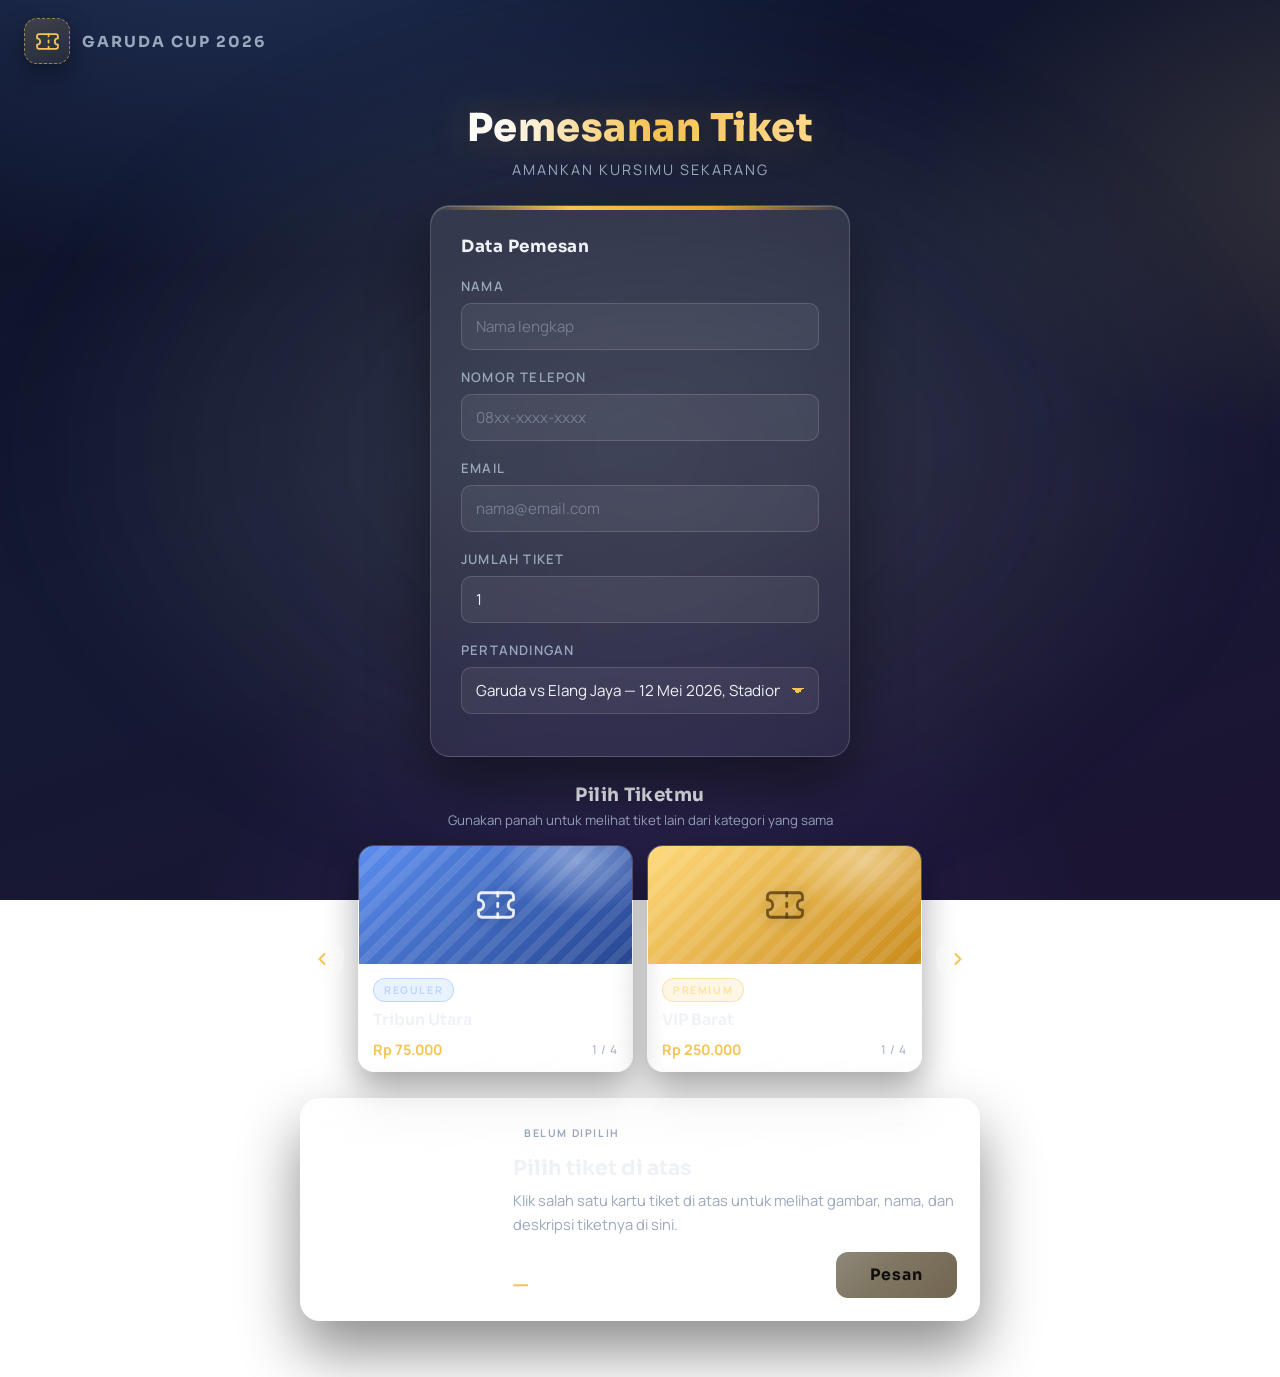
==== TICKET.html @ d165e69e "Add files via upload" ====
<!doctype html>
<html lang="id">
  <head>
    <meta charset="UTF-8" />
    <meta name="viewport" content="width=device-width, initial-scale=1.0" />
    <title>Pemesanan Tiket</title>
    <link rel="preconnect" href="https://fonts.googleapis.com" />
    <link rel="preconnect" href="https://fonts.gstatic.com" crossorigin />
    <link
      href="https://fonts.googleapis.com/css2?family=Sora:wght@400;600;700;800&family=Manrope:wght@400;500;600;700&display=swap"
      rel="stylesheet"
    />
    <style>
      :root {
        --gold: #f6c453;
        --gold-deep: #e8a52c;
        --ink: #eef2f7;
        --ink-dim: #9aa8bd;
        --field-bg: rgba(255, 255, 255, 0.06);
        --field-border: rgba(255, 255, 255, 0.14);
        --accent: #6ea8ff;
      }

      * { box-sizing: border-box; margin: 0; padding: 0; }

      body {
        min-height: 100vh;
        display: flex;
        flex-direction: column;
        align-items: center;
        padding: 104px 16px 56px;
        font-family: "Manrope", "Segoe UI", sans-serif;
        color: var(--ink);
        background:
          radial-gradient(1200px 600px at 15% -10%, rgba(110, 168, 255, 0.22), transparent 60%),
          radial-gradient(900px 500px at 110% 20%, rgba(246, 196, 83, 0.14), transparent 55%),
          radial-gradient(800px 900px at 50% 120%, rgba(88, 60, 160, 0.28), transparent 60%),
          linear-gradient(160deg, #0b1026 0%, #141a33 45%, #1c1433 100%);
        background-attachment: fixed;
        position: relative;
        overflow-x: hidden;
      }

      body::before,
      body::after {
        content: "";
        position: fixed;
        inset: -20%;
        pointer-events: none;
        z-index: 0;
      }
      body::before {
        background: radial-gradient(closest-side, rgba(255, 214, 120, 0.10), transparent 70%);
        filter: blur(40px);
        animation: drift 18s ease-in-out infinite alternate;
      }
      body::after {
        background: radial-gradient(closest-side, rgba(120, 160, 255, 0.10), transparent 70%);
        filter: blur(60px);
        animation: drift 24s ease-in-out infinite alternate-reverse;
      }
      @keyframes drift {
        from { transform: translate(-6%, -4%) scale(1); }
        to   { transform: translate(6%, 5%)  scale(1.15); }
      }

      /* ===== LOGO ===== */
      .topbar {
        position: fixed;
        top: 0; left: 0; right: 0;
        display: flex;
        align-items: center;
        gap: 12px;
        padding: 18px 24px;
        z-index: 5;
      }
      .logo-placeholder {
        width: 46px;
        height: 46px;
        flex-shrink: 0;
        display: grid;
        place-items: center;
        border-radius: 13px;
        color: var(--gold);
        background: linear-gradient(150deg, rgba(246, 196, 83, 0.18), rgba(246, 196, 83, 0.05));
        border: 1.5px dashed rgba(246, 196, 83, 0.55);
        box-shadow: 0 10px 24px rgba(0, 0, 0, 0.35);
      }
      .logo-placeholder svg { width: 25px; height: 25px; }
      .topbar-teks {
        font-family: "Sora", sans-serif;
        font-weight: 700;
        font-size: 0.95rem;
        letter-spacing: 2px;
        text-transform: uppercase;
        color: var(--ink-dim);
      }

      .wrap {
        width: min(680px, 100%);
        position: relative;
        z-index: 1;
        display: flex;
        flex-direction: column;
        align-items: center;
        gap: 26px;
      }

      .judul { text-align: center; }
      .judul h1 {
        font-family: "Sora", "Segoe UI", sans-serif;
        font-weight: 800;
        font-size: clamp(1.8rem, 4vw, 2.4rem);
        letter-spacing: 0.5px;
        background: linear-gradient(92deg, #ffffff 10%, var(--gold) 55%, #ffd98a 90%);
        -webkit-background-clip: text;
        background-clip: text;
        color: transparent;
        text-shadow: 0 0 40px rgba(246, 196, 83, 0.25);
      }
      .judul p {
        margin-top: 8px;
        color: var(--ink-dim);
        font-size: 0.9rem;
        letter-spacing: 2px;
        text-transform: uppercase;
      }

      /* ===== FORM CARD ===== */
      .boxpemesanan {
        width: min(420px, 100%);
        position: relative;
        border-radius: 20px;
        padding: 30px 30px 24px;
        background: linear-gradient(165deg, rgba(255,255,255,0.10), rgba(255,255,255,0.04));
        border: 1px solid rgba(255, 255, 255, 0.16);
        box-shadow:
          0 30px 60px rgba(0, 0, 0, 0.45),
          inset 0 1px 0 rgba(255, 255, 255, 0.18);
        backdrop-filter: blur(18px);
        -webkit-backdrop-filter: blur(18px);
        overflow: hidden;
      }
      .boxpemesanan::before {
        content: "";
        position: absolute;
        top: 0; left: 0; right: 0;
        height: 4px;
        background: linear-gradient(90deg, transparent, var(--gold), var(--gold-deep), transparent);
      }
      .kartu-judul {
        font-family: "Sora", sans-serif;
        font-weight: 700;
        font-size: 1.05rem;
        margin-bottom: 20px;
        letter-spacing: 0.5px;
      }

      label {
        display: block;
        font-weight: 600;
        font-size: 0.82rem;
        letter-spacing: 1.2px;
        text-transform: uppercase;
        color: var(--ink-dim);
        margin-bottom: 8px;
      }

      input[type="text"],
      input[type="email"],
      input[type="number"],
      input[type="tel"] {
        width: 100%;
        padding: 12px 14px;
        margin-bottom: 18px;
        border-radius: 10px;
        border: 1px solid var(--field-border);
        background: var(--field-bg);
        color: var(--ink);
        font-family: "Manrope", sans-serif;
        font-size: 0.95rem;
        transition: border-color 0.25s, box-shadow 0.25s, background 0.25s;
        appearance: none;
      }
      input:focus,
      select:focus {
        outline: none;
        border-color: rgba(246, 196, 83, 0.65);
        background-color: rgba(255, 255, 255, 0.09);
        box-shadow: 0 0 0 4px rgba(246, 196, 83, 0.15), 0 0 24px rgba(246, 196, 83, 0.10);
      }
      input::placeholder { color: rgba(154, 168, 189, 0.55); }
      input[type="number"]::-webkit-outer-spin-button,
      input[type="number"]::-webkit-inner-spin-button { -webkit-appearance: none; }

      select {
        width: 100%;
        padding: 12px 14px;
        margin-bottom: 18px;
        border-radius: 10px;
        border: 1px solid var(--field-border);
        background-color: var(--field-bg);
        background-image:
          linear-gradient(45deg, transparent 50%, var(--gold) 50%),
          linear-gradient(135deg, var(--gold) 50%, transparent 50%);
        background-position: calc(100% - 20px) 50%, calc(100% - 14px) 50%;
        background-size: 6px 6px;
        background-repeat: no-repeat;
        color: var(--ink);
        font-family: "Manrope", sans-serif;
        font-size: 0.95rem;
        cursor: pointer;
        appearance: none;
        padding-right: 38px;
        transition: border-color 0.25s, box-shadow 0.25s, background-color 0.25s;
      }
      select option { color: #1a2033; background: #f4f1ea; }

      /* ===== TICKET CAROUSEL ===== */
      .pilihan { width: 100%; }
      .pilihan-judul { text-align: center; margin-bottom: 16px; }
      .pilihan-judul h3 {
        font-family: "Sora", sans-serif;
        font-weight: 700;
        font-size: 1.15rem;
        letter-spacing: 0.5px;
      }
      .pilihan-judul p {
        margin-top: 5px;
        color: var(--ink-dim);
        font-size: 0.83rem;
      }

      .carousel {
        display: flex;
        align-items: stretch;
        gap: 14px;
      }

      .arrow {
        flex-shrink: 0;
        align-self: center;
        width: 44px;
        height: 44px;
        border-radius: 50%;
        border: 1px solid rgba(255, 255, 255, 0.18);
        background: rgba(255, 255, 255, 0.07);
        color: var(--gold);
        cursor: pointer;
        display: grid;
        place-items: center;
        backdrop-filter: blur(10px);
        -webkit-backdrop-filter: blur(10px);
        transition: transform 0.18s ease, box-shadow 0.18s ease, background 0.18s ease;
      }
      .arrow:hover {
        background: rgba(246, 196, 83, 0.16);
        box-shadow: 0 0 20px rgba(246, 196, 83, 0.30);
        transform: scale(1.08);
      }
      .arrow:active { transform: scale(0.96); }
      .arrow svg { width: 20px; height: 20px; }

      .kartu-tiket {
        flex: 1;
        min-width: 0;
        border-radius: 16px;
        overflow: hidden;
        cursor: pointer;
        background: linear-gradient(165deg, rgba(255,255,255,0.10), rgba(255,255,255,0.04));
        border: 1px solid rgba(255, 255, 255, 0.15);
        box-shadow: 0 16px 34px rgba(0, 0, 0, 0.35);
        transition: transform 0.2s ease, box-shadow 0.2s ease, border-color 0.2s ease;
      }
      .kartu-tiket:hover {
        transform: translateY(-4px);
        box-shadow: 0 22px 44px rgba(0, 0, 0, 0.45);
      }
      .kartu-tiket:focus-visible {
        outline: none;
        border-color: rgba(246, 196, 83, 0.7);
      }
      .kartu-tiket.aktif {
        border-color: rgba(246, 196, 83, 0.85);
        box-shadow: 0 0 0 3px rgba(246, 196, 83, 0.22), 0 18px 40px rgba(0, 0, 0, 0.45);
      }

      .kartu-gambar {
        height: 118px;
        display: grid;
        place-items: center;
        color: rgba(255, 255, 255, 0.88);
      }
      .kartu-tiket.premium .kartu-gambar { color: rgba(74, 48, 6, 0.72); }
      .kartu-gambar svg { width: 42px; height: 42px; filter: drop-shadow(0 2px 6px rgba(0,0,0,0.25)); }

      .kartu-info { padding: 13px 14px 12px; }
      .kartu-nama {
        font-family: "Sora", sans-serif;
        font-weight: 600;
        font-size: 0.98rem;
        margin: 8px 0 10px;
        white-space: nowrap;
        overflow: hidden;
        text-overflow: ellipsis;
      }
      .kartu-bawah {
        display: flex;
        justify-content: space-between;
        align-items: center;
        gap: 8px;
      }
      .kartu-harga { font-weight: 700; font-size: 0.9rem; color: var(--gold); }
      .kartu-urut { font-size: 0.75rem; color: var(--ink-dim); letter-spacing: 1px; }

      .badge {
        display: inline-block;
        font-size: 0.66rem;
        font-weight: 700;
        letter-spacing: 1.6px;
        text-transform: uppercase;
        padding: 4px 10px;
        border-radius: 999px;
      }
      .badge-reguler {
        color: #bcd4ff;
        background: rgba(110, 168, 255, 0.15);
        border: 1px solid rgba(110, 168, 255, 0.35);
      }
      .badge-premium {
        color: #ffe1a1;
        background: rgba(246, 196, 83, 0.14);
        border: 1px solid rgba(246, 196, 83, 0.40);
      }
      .badge-netral {
        color: var(--ink-dim);
        background: rgba(255, 255, 255, 0.06);
        border: 1px solid rgba(255, 255, 255, 0.16);
      }

      .kartu-tiket.ganti .kartu-gambar { animation: muncul 0.35s ease both; }
      .kartu-tiket.ganti .kartu-info { animation: muncul 0.35s 0.05s ease both; }
      @keyframes muncul {
        from { opacity: 0; transform: translateY(8px); }
        to   { opacity: 1; transform: translateY(0); }
      }

      /* ===== DETAIL + ORDER ===== */
      .detail {
        width: 100%;
        display: flex;
        gap: 20px;
        border-radius: 20px;
        padding: 22px;
        background: linear-gradient(165deg, rgba(255,255,255,0.10), rgba(255,255,255,0.04));
        border: 1px solid rgba(255, 255, 255, 0.16);
        box-shadow: 0 30px 60px rgba(0, 0, 0, 0.45), inset 0 1px 0 rgba(255, 255, 255, 0.18);
        backdrop-filter: blur(18px);
        -webkit-backdrop-filter: blur(18px);
      }

      .gambar-tiket {
        width: 170px;
        min-height: 160px;
        flex-shrink: 0;
        border-radius: 14px;
        display: grid;
        place-items: center;
        color: rgba(255, 255, 255, 0.9);
        transition: background 0.3s ease;
      }
      .gambar-tiket svg { width: 54px; height: 54px; filter: drop-shadow(0 3px 8px rgba(0,0,0,0.25)); }
      .gambar-tiket.premium { color: rgba(74, 48, 6, 0.72); }
      .gambar-tiket.kosong {
        color: rgba(255, 255, 255, 0.22);
        border: 1.5px dashed rgba(255, 255, 255, 0.20);
        background: rgba(255, 255, 255, 0.04) !important;
      }
      .gambar-tiket.kosong svg { filter: none; }

      .detail-isi {
        flex: 1;
        min-width: 0;
        display: flex;
        flex-direction: column;
      }
      .detail-isi h3 {
        font-family: "Sora", sans-serif;
        font-weight: 700;
        font-size: 1.3rem;
        margin: 10px 0 8px;
      }
      .detail-isi > p {
        color: var(--ink-dim);
        font-size: 0.92rem;
        line-height: 1.6;
      }

      .detail-bawah {
        margin-top: auto;
        padding-top: 16px;
        display: flex;
        justify-content: space-between;
        align-items: flex-end;
        gap: 14px;
        flex-wrap: wrap;
      }
      .detail-total {
        display: block;
        font-family: "Sora", sans-serif;
        font-weight: 700;
        font-size: 1.05rem;
        color: var(--gold);
      }
      .detail-per-tiket {
        display: block;
        margin-top: 3px;
        font-size: 0.78rem;
        color: var(--ink-dim);
      }

      .btn-pesan {
        padding: 13px 34px;
        border: none;
        border-radius: 12px;
        font-family: "Sora", sans-serif;
        font-weight: 700;
        font-size: 0.98rem;
        letter-spacing: 1px;
        color: #20160a;
        background: linear-gradient(135deg, #ffe29a 0%, var(--gold) 40%, var(--gold-deep) 100%);
        cursor: pointer;
        box-shadow: 0 10px 26px rgba(232, 165, 44, 0.35);
        transition: transform 0.18s ease, box-shadow 0.18s ease, filter 0.18s ease;
      }
      .btn-pesan:hover:not(:disabled) {
        transform: translateY(-2px);
        filter: brightness(1.06);
        box-shadow: 0 16px 34px rgba(232, 165, 44, 0.45);
      }
      .btn-pesan:active:not(:disabled) { transform: translateY(0); }
      .btn-pesan:disabled {
        cursor: not-allowed;
        filter: grayscale(0.7) brightness(0.6);
        box-shadow: none;
      }

      /* ===== STRUK E-TIKET ===== */
      .topbar[hidden], .wrap[hidden] { display: none; }

      .layar-struk {
        position: relative;
        z-index: 1;
        width: 100%;
        display: flex;
        flex-direction: column;
        align-items: center;
        gap: 24px;
        padding: 12px 16px 60px;
      }
      .layar-struk[hidden] { display: none; }

      .struk-kartu {
        width: min(400px, 100%);
        background: #fdfcf9;
        color: #1a2033;
        border-radius: 18px;
        padding: 26px 26px 20px;
        position: relative;
        overflow: hidden;
        box-shadow: 0 30px 70px rgba(0, 0, 0, 0.5);
        animation: muncul 0.35s ease both;
      }
      .struk-kartu::before {
        content: "";
        position: absolute;
        top: 0; left: 0; right: 0;
        height: 8px;
        background: linear-gradient(90deg, #ffe29a, var(--gold), var(--gold-deep));
      }
      .struk-kepala {
        display: flex;
        align-items: center;
        gap: 12px;
        margin-bottom: 18px;
        padding-top: 4px;
      }
      .struk-logo {
        width: 42px;
        height: 42px;
        flex-shrink: 0;
        display: grid;
        place-items: center;
        border-radius: 11px;
        color: #20160a;
        background: linear-gradient(135deg, #ffe29a, var(--gold-deep));
      }
      .struk-logo svg { width: 23px; height: 23px; }
      .struk-kepala h2 {
        font-family: "Sora", sans-serif;
        font-weight: 800;
        font-size: 1.15rem;
        line-height: 1.2;
      }
      .struk-kepala p {
        font-size: 0.7rem;
        font-weight: 600;
        letter-spacing: 2.4px;
        text-transform: uppercase;
        color: #8a93a6;
        margin-top: 2px;
      }

      .struk-barcode {
        background: #ffffff;
        border: 1.5px dashed #d8d2c4;
        border-radius: 12px;
        padding: 14px 12px 10px;
        display: flex;
        flex-direction: column;
        align-items: center;
        gap: 8px;
        margin-bottom: 14px;
      }
      .barcode-garis { height: 52px; }
      #strukKode {
        font-family: "Sora", sans-serif;
        font-weight: 700;
        font-size: 0.95rem;
        letter-spacing: 4px;
      }

      .struk-baris {
        display: flex;
        justify-content: space-between;
        align-items: baseline;
        gap: 14px;
        padding: 8px 0;
        border-bottom: 1px dashed #e5e0d5;
      }
      .struk-label {
        flex-shrink: 0;
        color: #8a93a6;
        font-size: 0.68rem;
        font-weight: 700;
        letter-spacing: 1.2px;
        text-transform: uppercase;
      }
      .struk-nilai {
        font-weight: 600;
        font-size: 0.88rem;
        text-align: right;
        word-break: break-word;
      }

      .struk-total {
        margin-top: 14px;
        border-radius: 12px;
        padding: 13px 16px;
        display: flex;
        justify-content: space-between;
        align-items: center;
        gap: 10px;
        color: #20160a;
        background: linear-gradient(135deg, #ffe29a 0%, var(--gold) 55%, var(--gold-deep) 100%);
      }
      .struk-total span {
        font-size: 0.72rem;
        font-weight: 700;
        letter-spacing: 1.6px;
        text-transform: uppercase;
      }
      .struk-total strong {
        font-family: "Sora", sans-serif;
        font-weight: 800;
        font-size: 1.05rem;
      }

      .struk-catatan {
        margin-top: 14px;
        font-size: 0.74rem;
        line-height: 1.6;
        color: #8a93a6;
        text-align: center;
      }

      .struk-actions {
        display: flex;
        gap: 10px;
        flex-wrap: wrap;
        justify-content: center;
      }
      .btn-ghost {
        padding: 13px 22px;
        border-radius: 12px;
        border: 1px solid rgba(255, 255, 255, 0.25);
        background: rgba(255, 255, 255, 0.07);
        color: var(--ink);
        font-family: "Sora", sans-serif;
        font-weight: 600;
        font-size: 0.9rem;
        letter-spacing: 0.5px;
        cursor: pointer;
        transition: background 0.18s ease, transform 0.18s ease;
      }
      .btn-ghost:hover { background: rgba(255, 255, 255, 0.14); transform: translateY(-2px); }

      @media print {
        body { background: #ffffff !important; padding: 0; }
        body::before, body::after { display: none !important; }
        .topbar, .wrap, .struk-actions { display: none !important; }
        .layar-struk { padding: 0; }
        .struk-kartu {
          width: 100%;
          box-shadow: none;
          border: 1px solid #cccccc;
          animation: none;
        }
      }

      @media (max-width: 560px) {
        body { padding-top: 92px; }
        .topbar { padding: 14px 16px; }
        .topbar-teks { font-size: 0.8rem; }
        .carousel { gap: 8px; }
        .arrow { width: 36px; height: 36px; }
        .kartu-gambar { height: 88px; }
        .kartu-gambar svg { width: 32px; height: 32px; }
        .kartu-nama { font-size: 0.85rem; }
        .kartu-harga { font-size: 0.8rem; }
        .detail { flex-direction: column; padding: 18px; }
        .gambar-tiket { width: 100%; min-height: 130px; }
        .btn-pesan { width: 100%; }
        .boxpemesanan { padding: 26px 20px 20px; }
      }
    </style>
  </head>
  <body>
    <header class="topbar">
      <!-- ============================================================
           LOGO PLACEHOLDER
           Saat logo asli sudah siap, hapus <div class="logo-placeholder">
           di bawah ini dan ganti dengan satu baris ini:

           <img class="logo" src="logo-kamu.png" alt="Logo" style="height:46px;width:auto;">

           (letakkan file logo di folder yang sama dengan file ini)
           ============================================================ -->
      <div class="logo-placeholder" aria-label="Logo">
        <svg viewBox="0 0 24 24" fill="none" stroke="currentColor" stroke-width="1.7" stroke-linecap="round" stroke-linejoin="round">
          <path d="M2 9a3 3 0 0 1 0 6v2a2 2 0 0 0 2 2h16a2 2 0 0 0 2-2v-2a3 3 0 0 1 0-6V7a2 2 0 0 0-2-2H4a2 2 0 0 0-2 2Z"/>
          <path d="M13 5v2"/><path d="M13 17v2"/><path d="M13 11v2"/>
        </svg>
      </div>
      <span class="topbar-teks">Garuda Cup 2026</span>
    </header>

    <main class="wrap">
      <div class="judul">
        <h1>Pemesanan Tiket</h1>
        <p>Amankan kursimu sekarang</p>
      </div>

      <section class="boxpemesanan">
        <h3 class="kartu-judul">Data Pemesan</h3>
        <form id="formPemesan">
          <label for="nama">Nama</label>
          <input type="text" id="nama" name="nama" placeholder="Nama lengkap" required />

          <label for="nomor">Nomor Telepon</label>
          <input type="tel" id="nomor" name="nomor" placeholder="08xx-xxxx-xxxx" required />

          <label for="email">Email</label>
          <input type="email" id="email" name="email" placeholder="nama@email.com" required />

          <label for="jumlah">Jumlah Tiket</label>
          <input type="number" id="jumlah" name="jumlah" min="1" max="10" value="1" required />

          <label for="pertandingan">Pertandingan</label>
          <select id="pertandingan" name="pertandingan">
            <option value="Garuda vs Elang Jaya — 12 Mei 2026, Stadion Utama">Garuda vs Elang Jaya — 12 Mei 2026, Stadion Utama</option>
            <option value="Rajawali vs Banteng Merah — 15 Mei 2026, Stadion Utama">Rajawali vs Banteng Merah — 15 Mei 2026, Stadion Utama</option>
          </select>
        </form>
      </section>

      <section class="pilihan">
        <div class="pilihan-judul">
          <h3>Pilih Tiketmu</h3>
          <p>Gunakan panah untuk melihat tiket lain dari kategori yang sama</p>
        </div>
        <div class="carousel">
          <button class="arrow" id="panahKiri" aria-label="Tiket sebelumnya">
            <svg viewBox="0 0 24 24" fill="none" stroke="currentColor" stroke-width="2.4" stroke-linecap="round" stroke-linejoin="round"><path d="m15 18-6-6 6-6"/></svg>
          </button>

          <article class="kartu-tiket" id="kartu-reguler" data-kat="reguler" tabindex="0" role="button" aria-label="Pilih tiket reguler">
            <div class="kartu-gambar"></div>
            <div class="kartu-info">
              <span class="badge badge-reguler">Reguler</span>
              <h4 class="kartu-nama">—</h4>
              <div class="kartu-bawah">
                <span class="kartu-harga">—</span>
                <span class="kartu-urut">1 / 4</span>
              </div>
            </div>
          </article>

          <article class="kartu-tiket premium" id="kartu-premium" data-kat="premium" tabindex="0" role="button" aria-label="Pilih tiket premium">
            <div class="kartu-gambar"></div>
            <div class="kartu-info">
              <span class="badge badge-premium">Premium</span>
              <h4 class="kartu-nama">—</h4>
              <div class="kartu-bawah">
                <span class="kartu-harga">—</span>
                <span class="kartu-urut">1 / 4</span>
              </div>
            </div>
          </article>

          <button class="arrow" id="panahKanan" aria-label="Tiket berikutnya">
            <svg viewBox="0 0 24 24" fill="none" stroke="currentColor" stroke-width="2.4" stroke-linecap="round" stroke-linejoin="round"><path d="m9 18 6-6-6-6"/></svg>
          </button>
        </div>
      </section>

      <section class="detail" id="panelDetail">
        <div class="gambar-tiket kosong" id="gambarTiket"></div>
        <div class="detail-isi">
          <span class="badge badge-netral" id="detailBadge">Belum dipilih</span>
          <h3 id="detailNama">Pilih tiket di atas</h3>
          <p id="detailDeskripsi">Klik salah satu kartu tiket di atas untuk melihat gambar, nama, dan deskripsi tiketnya di sini.</p>
          <div class="detail-bawah">
            <div>
              <span class="detail-total" id="detailTotal">—</span>
              <small class="detail-per-tiket" id="detailPerTiket"></small>
            </div>
            <button class="btn-pesan" id="btnPesan" type="button" disabled>Pesan</button>
          </div>
        </div>
      </section>
    </main>

    <section class="layar-struk" id="layarStruk" hidden>
      <div class="struk-kartu">
        <div class="struk-kepala">
          <div class="struk-logo">
            <svg viewBox="0 0 24 24" fill="none" stroke="currentColor" stroke-width="1.7" stroke-linecap="round" stroke-linejoin="round">
              <path d="M2 9a3 3 0 0 1 0 6v2a2 2 0 0 0 2 2h16a2 2 0 0 0 2-2v-2a3 3 0 0 1 0-6V7a2 2 0 0 0-2-2H4a2 2 0 0 0-2 2Z"/>
              <path d="M13 5v2"/><path d="M13 17v2"/><path d="M13 11v2"/>
            </svg>
          </div>
          <div>
            <h2>Garuda Cup 2026</h2>
            <p>Struk E-Tiket</p>
          </div>
        </div>

        <div class="struk-barcode">
          <div class="barcode-garis" id="barcodeGaris"></div>
          <span id="strukKode">—</span>
        </div>

        <div class="struk-baris"><span class="struk-label">Nama</span><span class="struk-nilai" id="strukNama">—</span></div>
        <div class="struk-baris"><span class="struk-label">No. Telepon</span><span class="struk-nilai" id="strukTelepon">—</span></div>
        <div class="struk-baris"><span class="struk-label">Email</span><span class="struk-nilai" id="strukEmail">—</span></div>
        <div class="struk-baris"><span class="struk-label">Pertandingan</span><span class="struk-nilai" id="strukPertandingan">—</span></div>
        <div class="struk-baris"><span class="struk-label">Tiket</span><span class="struk-nilai" id="strukTiket">—</span></div>
        <div class="struk-baris"><span class="struk-label">Kategori</span><span class="struk-nilai" id="strukKategori">—</span></div>
        <div class="struk-baris"><span class="struk-label">Jumlah</span><span class="struk-nilai" id="strukJumlah">—</span></div>
        <div class="struk-baris"><span class="struk-label">Harga per Tiket</span><span class="struk-nilai" id="strukHarga">—</span></div>
        <div class="struk-baris"><span class="struk-label">Waktu Pesan</span><span class="struk-nilai" id="strukWaktu">—</span></div>

        <div class="struk-total">
          <span>Total Bayar</span>
          <strong id="strukTotal">—</strong>
        </div>

        <p class="struk-catatan">Tunjukkan struk ini (cetak atau tampilan ponsel) beserta identitas diri di gerbang masuk stadion. Satu struk berlaku untuk sekali pertukaran tiket fisik.</p>
      </div>

      <div class="struk-actions">
        <button class="btn-pesan" id="btnUnduh" type="button">Unduh Struk (PNG)</button>
        <button class="btn-ghost" id="btnCetak" type="button">Cetak / Simpan PDF</button>
        <button class="btn-ghost" id="btnKembali" type="button">Kembali</button>
      </div>
    </section>

    <script>
      const DATA_TIKET = {
        reguler: [
          {
            nama: "Tribun Utara",
            harga: 75000,
            warna: ["#5b8def", "#274690"],
            deskripsi: "Suasana paling hidup di stadion. Tribun Utara adalah markas besar suporter Garuda — nyanyi, chant, dan koreografi sepanjang 90 menit.",
          },
          {
            nama: "Tribun Selatan",
            harga: 75000,
            warna: ["#6a9df0", "#2f55a5"],
            deskripsi: "Berseberangan langsung dengan Tribun Utara. Sudut pandang simetris ke seluruh lapangan dan atmosfer derby yang bikin merinding.",
          },
          {
            nama: "Tribun Timur",
            harga: 90000,
            warna: ["#4f7fe8", "#203a80"],
            deskripsi: "Sisi teduh stadion saat sore hari. Posisi lebih tinggi dengan pandangan lebar, cocok untuk menikmati permainan dari atas.",
          },
          {
            nama: "Tribun Keluarga",
            harga: 120000,
            warna: ["#7fa9f2", "#3a5fb8"],
            deskripsi: "Area khusus keluarga dengan akses ramah anak, toilet terdekat, dan kursi lebih lebar untuk kenyamanan bersama si kecil.",
          },
        ],
        premium: [
          {
            nama: "VIP Barat",
            harga: 250000,
            warna: ["#ffd97a", "#c98a1b"],
            deskripsi: "Kursi empuk di tengah sisi lapangan dengan ruang kaki lega. Termasuk akses lounge indoor dan makanan ringan.",
          },
          {
            nama: "VIP Timur",
            harga: 250000,
            warna: ["#ffcf5e", "#b97a10"],
            deskripsi: "Sisi VIP yang sama prestisiusnya dengan pemandangan langsung ke bench pemain. Pintu masuk terpisah tanpa antrean.",
          },
          {
            nama: "Skybox VVIP",
            harga: 500000,
            warna: ["#ffe6a3", "#d9a125"],
            deskripsi: "Skybox privat di tingkat atas dengan kaca panorama, sofa keluarga, dan layanan katering lengkap selama pertandingan.",
          },
          {
            nama: "Executive Lounge",
            harga: 750000,
            warna: ["#fff0c2", "#e0b84a"],
            deskripsi: "Pengalaman paling eksklusif: lounge ber-AC, parkir VIP, jamuan sebelum pertandingan, dan kesempatan bertemu legenda Garuda.",
          },
        ],
      };

      const indeks = { reguler: 0, premium: 0 };
      let terpilih = null;

      const $ = (s) => document.querySelector(s);
      const rupiah = new Intl.NumberFormat("id-ID", {
        style: "currency",
        currency: "IDR",
        maximumFractionDigits: 0,
      });
      const IKON_TIKET =
        '<svg viewBox="0 0 24 24" fill="none" stroke="currentColor" stroke-width="1.6" stroke-linecap="round" stroke-linejoin="round"><path d="M2 9a3 3 0 0 1 0 6v2a2 2 0 0 0 2 2h16a2 2 0 0 0 2-2v-2a3 3 0 0 1 0-6V7a2 2 0 0 0-2-2H4a2 2 0 0 0-2 2Z"/><path d="M13 5v2"/><path d="M13 17v2"/><path d="M13 11v2"/></svg>';

      const lapisanGambar = (warna) =>
        `radial-gradient(130px 90px at 80% 12%, rgba(255,255,255,0.35), transparent 60%), repeating-linear-gradient(135deg, rgba(255,255,255,0.10) 0 8px, transparent 8px 16px), linear-gradient(140deg, ${warna[0]}, ${warna[1]})`;

      function renderKartu(kat) {
        const i = indeks[kat];
        const t = DATA_TIKET[kat][i];
        const el = $("#kartu-" + kat);
        el.querySelector(".kartu-gambar").style.background = lapisanGambar(t.warna);
        el.querySelector(".kartu-gambar").innerHTML = IKON_TIKET;
        el.querySelector(".kartu-nama").textContent = t.nama;
        el.querySelector(".kartu-harga").textContent = rupiah.format(t.harga);
        el.querySelector(".kartu-urut").textContent = `${i + 1} / ${DATA_TIKET[kat].length}`;
        el.classList.toggle(
          "aktif",
          !!terpilih && terpilih.kat === kat && terpilih.i === i
        );
        el.classList.remove("ganti");
        void el.offsetWidth;
        el.classList.add("ganti");
      }

      function renderDetail() {
        const g = $("#gambarTiket");
        const badge = $("#detailBadge");
        if (!terpilih) {
          g.className = "gambar-tiket kosong";
          g.style.background = "";
          g.innerHTML = IKON_TIKET;
          badge.textContent = "Belum dipilih";
          badge.className = "badge badge-netral";
          $("#detailNama").textContent = "Pilih tiket di atas";
          $("#detailDeskripsi").textContent =
            "Klik salah satu kartu tiket di atas untuk melihat gambar, nama, dan deskripsi tiketnya di sini.";
          $("#detailTotal").textContent = "—";
          $("#detailPerTiket").textContent = "";
          $("#btnPesan").disabled = true;
          return;
        }
        const t = DATA_TIKET[terpilih.kat][terpilih.i];
        const jumlah = Math.max(1, parseInt($("#jumlah").value, 10) || 1);
        g.className = "gambar-tiket" + (terpilih.kat === "premium" ? " premium" : "");
        g.style.background = lapisanGambar(t.warna);
        g.innerHTML = IKON_TIKET;
        badge.textContent = terpilih.kat === "reguler" ? "Reguler" : "Premium";
        badge.className =
          "badge " + (terpilih.kat === "reguler" ? "badge-reguler" : "badge-premium");
        $("#detailNama").textContent = t.nama;
        $("#detailDeskripsi").textContent = t.deskripsi;
        $("#detailTotal").textContent = "Total: " + rupiah.format(t.harga * jumlah);
        $("#detailPerTiket").textContent = rupiah.format(t.harga) + " / tiket";
        $("#btnPesan").disabled = false;
      }

      function pilih(kat) {
        terpilih = { kat, i: indeks[kat] };
        renderKartu("reguler");
        renderKartu("premium");
        renderDetail();
      }

      function geser(arah) {
        for (const kat of ["reguler", "premium"]) {
          const n = DATA_TIKET[kat].length;
          indeks[kat] = (indeks[kat] + arah + n) % n;
          renderKartu(kat);
        }
      }

      $("#panahKiri").addEventListener("click", () => geser(-1));
      $("#panahKanan").addEventListener("click", () => geser(1));

      for (const kat of ["reguler", "premium"]) {
        const el = $("#kartu-" + kat);
        el.addEventListener("click", () => pilih(kat));
        el.addEventListener("keydown", (e) => {
          if (e.key === "Enter" || e.key === " ") {
            e.preventDefault();
            pilih(kat);
          }
        });
      }

      $("#jumlah").addEventListener("input", () => {
        if (terpilih) renderDetail();
      });

      document.addEventListener("keydown", (e) => {
        if (e.target.matches("input, textarea")) return;
        if (e.key === "ArrowLeft") geser(-1);
        if (e.key === "ArrowRight") geser(1);
      });

      let dataPesanan = null;

      function buatBarcode(el, kode) {
        const stops = [];
        let pos = 0;
        for (const ch of kode) {
          const w = (ch.charCodeAt(0) % 3) + 2;
          stops.push(
            `#1a2033 ${pos}px`, `#1a2033 ${pos + w}px`,
            `#ffffff ${pos + w}px`, `#ffffff ${pos + w + 3}px`
          );
          pos += w + 3;
        }
        el.style.width = pos - 3 + "px";
        el.style.backgroundImage = `linear-gradient(90deg, ${stops.join(", ")})`;
      }

      function isiStruk(d) {
        $("#strukKode").textContent = d.kode;
        buatBarcode($("#barcodeGaris"), d.kode);
        $("#strukNama").textContent = d.nama;
        $("#strukTelepon").textContent = d.telepon;
        $("#strukEmail").textContent = d.email;
        $("#strukPertandingan").textContent = d.pertandingan;
        $("#strukTiket").textContent = d.tiket;
        $("#strukKategori").textContent = d.kategori;
        $("#strukJumlah").textContent = d.jumlah + " tiket";
        $("#strukHarga").textContent = rupiah.format(d.harga);
        $("#strukWaktu").textContent = d.waktu;
        $("#strukTotal").textContent = rupiah.format(d.total);
      }

      function gambarStrukPNG(d) {
        const W = 900, H = 1240, M = 64;
        const cv = document.createElement("canvas");
        cv.width = W;
        cv.height = H;
        const ctx = cv.getContext("2d");

        const rr = (x, y, w, h, r) => {
          ctx.beginPath();
          ctx.moveTo(x + r, y);
          ctx.arcTo(x + w, y, x + w, y + h, r);
          ctx.arcTo(x + w, y + h, x, y + h, r);
          ctx.arcTo(x, y + h, x, y, r);
          ctx.arcTo(x, y, x + w, y, r);
          ctx.closePath();
        };
        const potong = (teks, maks) => {
          if (ctx.measureText(teks).width <= maks) return teks;
          while (teks.length > 1 && ctx.measureText(teks + "…").width > maks) {
            teks = teks.slice(0, -1);
          }
          return teks + "…";
        };
        const tengah = (teks, y, font, warna) => {
          ctx.font = font;
          ctx.fillStyle = warna;
          ctx.textAlign = "center";
          ctx.fillText(teks, W / 2, y);
        };

        ctx.fillStyle = "#0b1026";
        ctx.fillRect(0, 0, W, H);
        rr(30, 30, W - 60, H - 60, 28);
        ctx.fillStyle = "#fdfcf9";
        ctx.fill();
        ctx.save();
        rr(30, 30, W - 60, H - 60, 28);
        ctx.clip();
        ctx.fillStyle = "#e8a52c";
        ctx.fillRect(30, 30, W - 60, 12);
        ctx.restore();

        tengah("GARUDA CUP 2026", 132, "800 46px Sora, 'Segoe UI', sans-serif", "#1a2033");
        tengah("STRUK E-TIKET", 170, "600 21px Manrope, 'Segoe UI', sans-serif", "#8a93a6");

        let lebarTotal = 0;
        for (const ch of d.kode) lebarTotal += (ch.charCodeAt(0) % 3) + 2 + 3;
        lebarTotal -= 3;
        let bx = (W - lebarTotal) / 2;
        ctx.fillStyle = "#1a2033";
        for (const ch of d.kode) {
          const w = (ch.charCodeAt(0) % 3) + 2;
          ctx.fillRect(bx, 205, w, 104);
          bx += w + 3;
        }
        tengah(d.kode, 358, "700 34px Sora, 'Segoe UI', sans-serif", "#1a2033");

        ctx.strokeStyle = "#d8d2c4";
        ctx.setLineDash([8, 8]);
        ctx.lineWidth = 2;
        ctx.beginPath();
        ctx.moveTo(M, 398);
        ctx.lineTo(W - M, 398);
        ctx.stroke();
        ctx.setLineDash([]);

        const baris = [
          ["NAMA", d.nama],
          ["NO. TELEPON", d.telepon],
          ["EMAIL", d.email],
          ["PERTANDINGAN", d.pertandingan],
          ["TIKET", d.tiket],
          ["KATEGORI", d.kategori],
          ["JUMLAH", d.jumlah + " tiket"],
          ["HARGA PER TIKET", rupiah.format(d.harga)],
          ["WAKTU PESAN", d.waktu],
        ];
        let y = 448;
        for (const [label, nilai] of baris) {
          ctx.font = "600 19px Manrope, 'Segoe UI', sans-serif";
          ctx.fillStyle = "#8a93a6";
          ctx.textAlign = "left";
          ctx.fillText(label, M, y);
          ctx.font = "700 26px Manrope, 'Segoe UI', sans-serif";
          ctx.fillStyle = "#1a2033";
          ctx.textAlign = "right";
          ctx.fillText(potong(nilai, W - 2 * M - 240), W - M, y);
          ctx.strokeStyle = "#ece7dc";
          ctx.setLineDash([5, 5]);
          ctx.lineWidth = 1.5;
          ctx.beginPath();
          ctx.moveTo(M, y + 16);
          ctx.lineTo(W - M, y + 16);
          ctx.stroke();
          ctx.setLineDash([]);
          y += 58;
        }

        rr(M, y + 8, W - 2 * M, 76, 14);
        const grad = ctx.createLinearGradient(M, 0, W - M, 0);
        grad.addColorStop(0, "#ffe29a");
        grad.addColorStop(1, "#e8a52c");
        ctx.fillStyle = grad;
        ctx.fill();
        ctx.font = "700 24px Sora, 'Segoe UI', sans-serif";
        ctx.fillStyle = "#20160a";
        ctx.textAlign = "left";
        ctx.fillText("TOTAL BAYAR", M + 26, y + 55);
        ctx.font = "800 32px Sora, 'Segoe UI', sans-serif";
        ctx.textAlign = "right";
        ctx.fillText(rupiah.format(d.total), W - M - 26, y + 56);

        tengah("Tunjukkan struk ini di gerbang masuk stadion.", y + 132, "500 20px Manrope, 'Segoe UI', sans-serif", "#8a93a6");
        tengah("Satu struk berlaku untuk sekali pertukaran tiket fisik.", y + 160, "500 20px Manrope, 'Segoe UI', sans-serif", "#8a93a6");
        tengah("Garuda Cup 2026 — " + d.waktu, H - 66, "600 18px Manrope, sans-serif", "#b6bccb");

        return cv.toDataURL("image/png");
      }

      function tampilkanStruk(d) {
        isiStruk(d);
        $(".topbar").hidden = true;
        $(".wrap").hidden = true;
        $("#layarStruk").hidden = false;
        window.scrollTo(0, 0);
      }

      $("#btnPesan").addEventListener("click", () => {
        if (!terpilih) return;
        const form = $("#formPemesan");
        if (!form.reportValidity()) {
          form.scrollIntoView({ behavior: "smooth", block: "center" });
          return;
        }
        const t = DATA_TIKET[terpilih.kat][terpilih.i];
        const jumlah = Math.max(1, parseInt($("#jumlah").value, 10) || 1);
        dataPesanan = {
          kode: "GC-" + Math.random().toString(36).slice(2, 8).toUpperCase(),
          nama: $("#nama").value.trim(),
          telepon: $("#nomor").value.trim(),
          email: $("#email").value.trim(),
          pertandingan: $("#pertandingan").value,
          tiket: t.nama,
          kategori: terpilih.kat === "reguler" ? "Reguler" : "Premium",
          jumlah,
          harga: t.harga,
          total: t.harga * jumlah,
          waktu: new Date().toLocaleString("id-ID", {
            dateStyle: "long",
            timeStyle: "short",
          }),
        };
        tampilkanStruk(dataPesanan);
      });

      $("#btnUnduh").addEventListener("click", () => {
        if (!dataPesanan) return;
        const a = document.createElement("a");
        a.href = gambarStrukPNG(dataPesanan);
        a.download = "struk-" + dataPesanan.kode + ".png";
        document.body.appendChild(a);
        a.click();
        a.remove();
      });

      $("#btnCetak").addEventListener("click", () => window.print());

      $("#btnKembali").addEventListener("click", () => {
        $("#layarStruk").hidden = true;
        $(".topbar").hidden = false;
        $(".wrap").hidden = false;
      });

      renderKartu("reguler");
      renderKartu("premium");
      renderDetail();
    </script>
  </body>
</html>
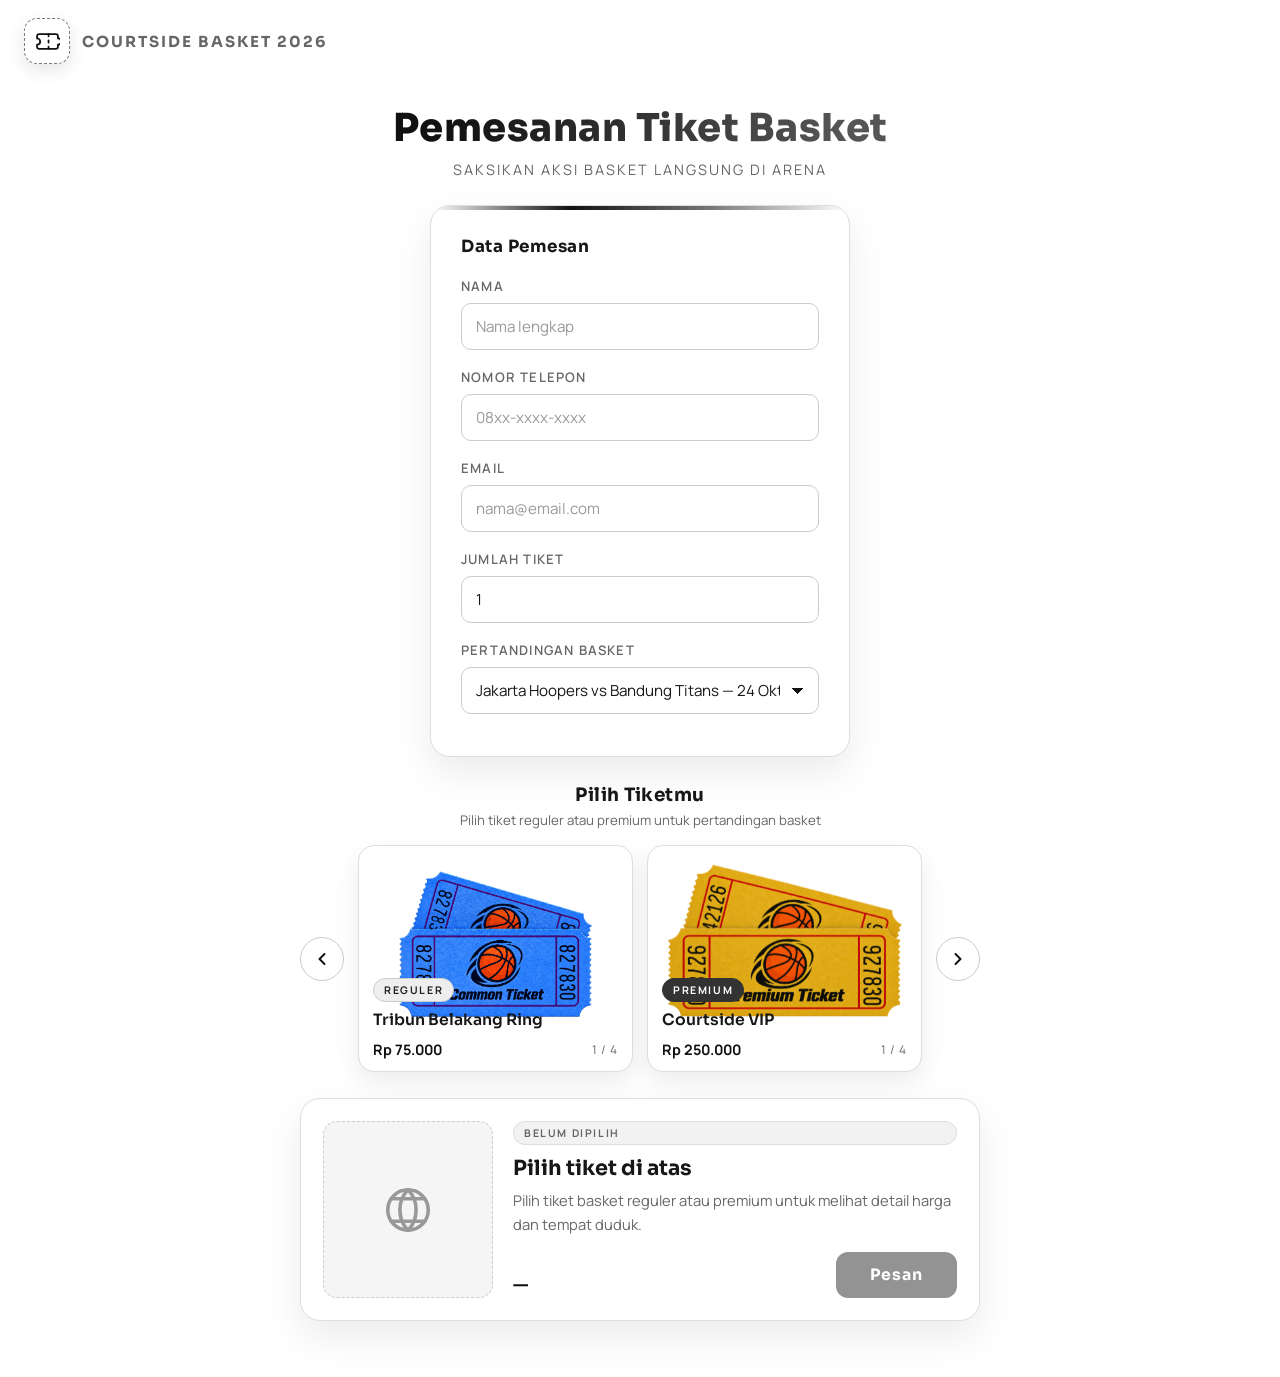
==== commit d20613a6: "Replace TICKET with new style" ====
--- a/TICKET.html
+++ b/TICKET.html
@@ -3,7 +3,7 @@
   <head>
     <meta charset="UTF-8" />
     <meta name="viewport" content="width=device-width, initial-scale=1.0" />
-    <title>Pemesanan Tiket</title>
+    <title>Tiket Basket | CourtSide 2026</title>
     <link rel="preconnect" href="https://fonts.googleapis.com" />
     <link rel="preconnect" href="https://fonts.gstatic.com" crossorigin />
     <link
@@ -12,13 +12,13 @@
     />
     <style>
       :root {
-        --gold: #f6c453;
-        --gold-deep: #e8a52c;
-        --ink: #eef2f7;
-        --ink-dim: #9aa8bd;
-        --field-bg: rgba(255, 255, 255, 0.06);
-        --field-border: rgba(255, 255, 255, 0.14);
-        --accent: #6ea8ff;
+        --gold: #111111;
+        --gold-deep: #444444;
+        --ink: #171717;
+        --ink-dim: #666666;
+        --field-bg: #ffffff;
+        --field-border: #cccccc;
+        --accent: #111111;
       }
 
       * { box-sizing: border-box; margin: 0; padding: 0; }
@@ -31,11 +31,7 @@
         padding: 104px 16px 56px;
         font-family: "Manrope", "Segoe UI", sans-serif;
         color: var(--ink);
-        background:
-          radial-gradient(1200px 600px at 15% -10%, rgba(110, 168, 255, 0.22), transparent 60%),
-          radial-gradient(900px 500px at 110% 20%, rgba(246, 196, 83, 0.14), transparent 55%),
-          radial-gradient(800px 900px at 50% 120%, rgba(88, 60, 160, 0.28), transparent 60%),
-          linear-gradient(160deg, #0b1026 0%, #141a33 45%, #1c1433 100%);
+        background: #ffffff;
         background-attachment: fixed;
         position: relative;
         overflow-x: hidden;
@@ -43,21 +39,13 @@
 
       body::before,
       body::after {
-        content: "";
-        position: fixed;
-        inset: -20%;
-        pointer-events: none;
-        z-index: 0;
+        display: none;
       }
       body::before {
-        background: radial-gradient(closest-side, rgba(255, 214, 120, 0.10), transparent 70%);
-        filter: blur(40px);
-        animation: drift 18s ease-in-out infinite alternate;
+        background: none;
       }
       body::after {
-        background: radial-gradient(closest-side, rgba(120, 160, 255, 0.10), transparent 70%);
-        filter: blur(60px);
-        animation: drift 24s ease-in-out infinite alternate-reverse;
+        background: none;
       }
       @keyframes drift {
         from { transform: translate(-6%, -4%) scale(1); }
@@ -74,19 +62,19 @@
         padding: 18px 24px;
         z-index: 5;
       }
-      .logo-placeholder {
+      .logo-icon {
         width: 46px;
         height: 46px;
         flex-shrink: 0;
         display: grid;
         place-items: center;
         border-radius: 13px;
-        color: var(--gold);
-        background: linear-gradient(150deg, rgba(246, 196, 83, 0.18), rgba(246, 196, 83, 0.05));
-        border: 1.5px dashed rgba(246, 196, 83, 0.55);
-        box-shadow: 0 10px 24px rgba(0, 0, 0, 0.35);
-      }
-      .logo-placeholder svg { width: 25px; height: 25px; }
+        color: #111111;
+        background: #ffffff;
+        border: 1.5px dashed #777777;
+        box-shadow: 0 6px 18px rgba(0, 0, 0, 0.10);
+      }
+      .logo-icon svg { width: 25px; height: 25px; }
       .topbar-teks {
         font-family: "Sora", sans-serif;
         font-weight: 700;
@@ -112,11 +100,10 @@
         font-weight: 800;
         font-size: clamp(1.8rem, 4vw, 2.4rem);
         letter-spacing: 0.5px;
-        background: linear-gradient(92deg, #ffffff 10%, var(--gold) 55%, #ffd98a 90%);
+        background: linear-gradient(92deg, #111111 10%, #555555 90%);
         -webkit-background-clip: text;
         background-clip: text;
         color: transparent;
-        text-shadow: 0 0 40px rgba(246, 196, 83, 0.25);
       }
       .judul p {
         margin-top: 8px;
@@ -132,13 +119,11 @@
         position: relative;
         border-radius: 20px;
         padding: 30px 30px 24px;
-        background: linear-gradient(165deg, rgba(255,255,255,0.10), rgba(255,255,255,0.04));
-        border: 1px solid rgba(255, 255, 255, 0.16);
+        background: #ffffff;
+        border: 1px solid #dddddd;
         box-shadow:
-          0 30px 60px rgba(0, 0, 0, 0.45),
-          inset 0 1px 0 rgba(255, 255, 255, 0.18);
-        backdrop-filter: blur(18px);
-        -webkit-backdrop-filter: blur(18px);
+          0 16px 38px rgba(0, 0, 0, 0.08),
+          inset 0 1px 0 rgba(255, 255, 255, 0.9);
         overflow: hidden;
       }
       .boxpemesanan::before {
@@ -146,7 +131,7 @@
         position: absolute;
         top: 0; left: 0; right: 0;
         height: 4px;
-        background: linear-gradient(90deg, transparent, var(--gold), var(--gold-deep), transparent);
+        background: linear-gradient(90deg, transparent, #111111, #777777, transparent);
       }
       .kartu-judul {
         font-family: "Sora", sans-serif;
@@ -185,11 +170,11 @@
       input:focus,
       select:focus {
         outline: none;
-        border-color: rgba(246, 196, 83, 0.65);
-        background-color: rgba(255, 255, 255, 0.09);
-        box-shadow: 0 0 0 4px rgba(246, 196, 83, 0.15), 0 0 24px rgba(246, 196, 83, 0.10);
-      }
-      input::placeholder { color: rgba(154, 168, 189, 0.55); }
+        border-color: #111111;
+        background-color: #ffffff;
+        box-shadow: 0 0 0 3px rgba(0, 0, 0, 0.12);
+      }
+      input::placeholder { color: #999999; }
       input[type="number"]::-webkit-outer-spin-button,
       input[type="number"]::-webkit-inner-spin-button { -webkit-appearance: none; }
 
@@ -201,8 +186,8 @@
         border: 1px solid var(--field-border);
         background-color: var(--field-bg);
         background-image:
-          linear-gradient(45deg, transparent 50%, var(--gold) 50%),
-          linear-gradient(135deg, var(--gold) 50%, transparent 50%);
+          linear-gradient(45deg, transparent 50%, #111111 50%),
+          linear-gradient(135deg, #111111 50%, transparent 50%);
         background-position: calc(100% - 20px) 50%, calc(100% - 14px) 50%;
         background-size: 6px 6px;
         background-repeat: no-repeat;
@@ -214,7 +199,7 @@
         padding-right: 38px;
         transition: border-color 0.25s, box-shadow 0.25s, background-color 0.25s;
       }
-      select option { color: #1a2033; background: #f4f1ea; }
+      select option { color: #111111; background: #ffffff; }
 
       /* ===== TICKET CAROUSEL ===== */
       .pilihan { width: 100%; }
@@ -243,19 +228,18 @@
         width: 44px;
         height: 44px;
         border-radius: 50%;
-        border: 1px solid rgba(255, 255, 255, 0.18);
-        background: rgba(255, 255, 255, 0.07);
+        border: 1px solid #cccccc;
+        background: #ffffff;
         color: var(--gold);
         cursor: pointer;
         display: grid;
         place-items: center;
-        backdrop-filter: blur(10px);
-        -webkit-backdrop-filter: blur(10px);
         transition: transform 0.18s ease, box-shadow 0.18s ease, background 0.18s ease;
       }
       .arrow:hover {
-        background: rgba(246, 196, 83, 0.16);
-        box-shadow: 0 0 20px rgba(246, 196, 83, 0.30);
+        background: #111111;
+        color: #ffffff;
+        box-shadow: 0 5px 14px rgba(0, 0, 0, 0.2);
         transform: scale(1.08);
       }
       .arrow:active { transform: scale(0.96); }
@@ -267,22 +251,22 @@
         border-radius: 16px;
         overflow: hidden;
         cursor: pointer;
-        background: linear-gradient(165deg, rgba(255,255,255,0.10), rgba(255,255,255,0.04));
-        border: 1px solid rgba(255, 255, 255, 0.15);
-        box-shadow: 0 16px 34px rgba(0, 0, 0, 0.35);
+        background: #ffffff;
+        border: 1px solid #dddddd;
+        box-shadow: 0 10px 26px rgba(0, 0, 0, 0.08);
         transition: transform 0.2s ease, box-shadow 0.2s ease, border-color 0.2s ease;
       }
       .kartu-tiket:hover {
         transform: translateY(-4px);
-        box-shadow: 0 22px 44px rgba(0, 0, 0, 0.45);
+        box-shadow: 0 16px 32px rgba(0, 0, 0, 0.14);
       }
       .kartu-tiket:focus-visible {
         outline: none;
-        border-color: rgba(246, 196, 83, 0.7);
+        border-color: #111111;
       }
       .kartu-tiket.aktif {
-        border-color: rgba(246, 196, 83, 0.85);
-        box-shadow: 0 0 0 3px rgba(246, 196, 83, 0.22), 0 18px 40px rgba(0, 0, 0, 0.45);
+        border-color: #111111;
+        box-shadow: 0 0 0 2px #111111, 0 12px 28px rgba(0, 0, 0, 0.12);
       }
 
       .kartu-gambar {
@@ -290,9 +274,17 @@
         display: grid;
         place-items: center;
         color: rgba(255, 255, 255, 0.88);
-      }
-      .kartu-tiket.premium .kartu-gambar { color: rgba(74, 48, 6, 0.72); }
+        padding: 6px;
+      }
+      .kartu-tiket.premium .kartu-gambar { color: #ffffff; }
       .kartu-gambar svg { width: 42px; height: 42px; filter: drop-shadow(0 2px 6px rgba(0,0,0,0.25)); }
+      .kartu-gambar img { width: 100%; height: 100%; object-fit: contain; }
+      .kartu-tiket:not(.premium) .kartu-gambar img,
+      #gambarTiket:not(.premium) img {
+        width: 90%;
+        height: 90%;
+        transform: translateY(-24px);
+      }
 
       .kartu-info { padding: 13px 14px 12px; }
       .kartu-nama {
@@ -323,19 +315,19 @@
         border-radius: 999px;
       }
       .badge-reguler {
-        color: #bcd4ff;
-        background: rgba(110, 168, 255, 0.15);
-        border: 1px solid rgba(110, 168, 255, 0.35);
+        color: #222222;
+        background: #eeeeee;
+        border: 1px solid #cccccc;
       }
       .badge-premium {
-        color: #ffe1a1;
-        background: rgba(246, 196, 83, 0.14);
-        border: 1px solid rgba(246, 196, 83, 0.40);
+        color: #ffffff;
+        background: #333333;
+        border: 1px solid #333333;
       }
       .badge-netral {
         color: var(--ink-dim);
-        background: rgba(255, 255, 255, 0.06);
-        border: 1px solid rgba(255, 255, 255, 0.16);
+        background: #f2f2f2;
+        border: 1px solid #dddddd;
       }
 
       .kartu-tiket.ganti .kartu-gambar { animation: muncul 0.35s ease both; }
@@ -352,11 +344,9 @@
         gap: 20px;
         border-radius: 20px;
         padding: 22px;
-        background: linear-gradient(165deg, rgba(255,255,255,0.10), rgba(255,255,255,0.04));
-        border: 1px solid rgba(255, 255, 255, 0.16);
-        box-shadow: 0 30px 60px rgba(0, 0, 0, 0.45), inset 0 1px 0 rgba(255, 255, 255, 0.18);
-        backdrop-filter: blur(18px);
-        -webkit-backdrop-filter: blur(18px);
+        background: #ffffff;
+        border: 1px solid #dddddd;
+        box-shadow: 0 16px 38px rgba(0, 0, 0, 0.08), inset 0 1px 0 #ffffff;
       }
 
       .gambar-tiket {
@@ -368,13 +358,15 @@
         place-items: center;
         color: rgba(255, 255, 255, 0.9);
         transition: background 0.3s ease;
+        padding: 8px;
       }
       .gambar-tiket svg { width: 54px; height: 54px; filter: drop-shadow(0 3px 8px rgba(0,0,0,0.25)); }
-      .gambar-tiket.premium { color: rgba(74, 48, 6, 0.72); }
+      .gambar-tiket img { width: 100%; height: 100%; object-fit: contain; }
+      .gambar-tiket.premium { color: #ffffff; }
       .gambar-tiket.kosong {
-        color: rgba(255, 255, 255, 0.22);
-        border: 1.5px dashed rgba(255, 255, 255, 0.20);
-        background: rgba(255, 255, 255, 0.04) !important;
+        color: #999999;
+        border: 1.5px dashed #cccccc;
+        background: #f5f5f5 !important;
       }
       .gambar-tiket.kosong svg { filter: none; }
 
@@ -427,21 +419,21 @@
         font-weight: 700;
         font-size: 0.98rem;
         letter-spacing: 1px;
-        color: #20160a;
-        background: linear-gradient(135deg, #ffe29a 0%, var(--gold) 40%, var(--gold-deep) 100%);
+        color: #ffffff;
+        background: #111111;
         cursor: pointer;
-        box-shadow: 0 10px 26px rgba(232, 165, 44, 0.35);
+        box-shadow: 0 8px 20px rgba(0, 0, 0, 0.18);
         transition: transform 0.18s ease, box-shadow 0.18s ease, filter 0.18s ease;
       }
       .btn-pesan:hover:not(:disabled) {
         transform: translateY(-2px);
         filter: brightness(1.06);
-        box-shadow: 0 16px 34px rgba(232, 165, 44, 0.45);
+        box-shadow: 0 12px 26px rgba(0, 0, 0, 0.25);
       }
       .btn-pesan:active:not(:disabled) { transform: translateY(0); }
       .btn-pesan:disabled {
         cursor: not-allowed;
-        filter: grayscale(0.7) brightness(0.6);
+        opacity: 0.45;
         box-shadow: none;
       }
 
@@ -462,13 +454,13 @@
 
       .struk-kartu {
         width: min(400px, 100%);
-        background: #fdfcf9;
-        color: #1a2033;
+        background: #ffffff;
+        color: #171717;
         border-radius: 18px;
         padding: 26px 26px 20px;
         position: relative;
         overflow: hidden;
-        box-shadow: 0 30px 70px rgba(0, 0, 0, 0.5);
+        box-shadow: 0 20px 55px rgba(0, 0, 0, 0.16);
         animation: muncul 0.35s ease both;
       }
       .struk-kartu::before {
@@ -476,7 +468,7 @@
         position: absolute;
         top: 0; left: 0; right: 0;
         height: 8px;
-        background: linear-gradient(90deg, #ffe29a, var(--gold), var(--gold-deep));
+        background: linear-gradient(90deg, #111111, #666666);
       }
       .struk-kepala {
         display: flex;
@@ -489,13 +481,14 @@
         width: 42px;
         height: 42px;
         flex-shrink: 0;
-        display: grid;
-        place-items: center;
-        border-radius: 11px;
-        color: #20160a;
-        background: linear-gradient(135deg, #ffe29a, var(--gold-deep));
-      }
-      .struk-logo svg { width: 23px; height: 23px; }
+        object-fit: contain;
+      }
+      .struk-logo[src*="common_ticket"] {
+        width: 38px;
+        height: 38px;
+        margin-right: -4px;
+        transform: translateY(-8px);
+      }
       .struk-kepala h2 {
         font-family: "Sora", sans-serif;
         font-weight: 800;
@@ -507,13 +500,13 @@
         font-weight: 600;
         letter-spacing: 2.4px;
         text-transform: uppercase;
-        color: #8a93a6;
+        color: #666666;
         margin-top: 2px;
       }
 
       .struk-barcode {
         background: #ffffff;
-        border: 1.5px dashed #d8d2c4;
+        border: 1.5px dashed #bbbbbb;
         border-radius: 12px;
         padding: 14px 12px 10px;
         display: flex;
@@ -536,11 +529,11 @@
         align-items: baseline;
         gap: 14px;
         padding: 8px 0;
-        border-bottom: 1px dashed #e5e0d5;
+        border-bottom: 1px dashed #dddddd;
       }
       .struk-label {
         flex-shrink: 0;
-        color: #8a93a6;
+        color: #666666;
         font-size: 0.68rem;
         font-weight: 700;
         letter-spacing: 1.2px;
@@ -561,8 +554,8 @@
         justify-content: space-between;
         align-items: center;
         gap: 10px;
-        color: #20160a;
-        background: linear-gradient(135deg, #ffe29a 0%, var(--gold) 55%, var(--gold-deep) 100%);
+        color: #ffffff;
+        background: #111111;
       }
       .struk-total span {
         font-size: 0.72rem;
@@ -580,7 +573,7 @@
         margin-top: 14px;
         font-size: 0.74rem;
         line-height: 1.6;
-        color: #8a93a6;
+        color: #666666;
         text-align: center;
       }
 
@@ -593,9 +586,9 @@
       .btn-ghost {
         padding: 13px 22px;
         border-radius: 12px;
-        border: 1px solid rgba(255, 255, 255, 0.25);
-        background: rgba(255, 255, 255, 0.07);
-        color: var(--ink);
+        border: 1px solid #111111;
+        background: #ffffff;
+        color: #111111;
         font-family: "Sora", sans-serif;
         font-weight: 600;
         font-size: 0.9rem;
@@ -603,7 +596,7 @@
         cursor: pointer;
         transition: background 0.18s ease, transform 0.18s ease;
       }
-      .btn-ghost:hover { background: rgba(255, 255, 255, 0.14); transform: translateY(-2px); }
+      .btn-ghost:hover { background: #eeeeee; transform: translateY(-2px); }
 
       @media print {
         body { background: #ffffff !important; padding: 0; }
@@ -637,28 +630,19 @@
   </head>
   <body>
     <header class="topbar">
-      <!-- ============================================================
-           LOGO PLACEHOLDER
-           Saat logo asli sudah siap, hapus <div class="logo-placeholder">
-           di bawah ini dan ganti dengan satu baris ini:
-
-           <img class="logo" src="logo-kamu.png" alt="Logo" style="height:46px;width:auto;">
-
-           (letakkan file logo di folder yang sama dengan file ini)
-           ============================================================ -->
-      <div class="logo-placeholder" aria-label="Logo">
+      <div class="logo-icon" aria-label="Ikon tiket basket">
         <svg viewBox="0 0 24 24" fill="none" stroke="currentColor" stroke-width="1.7" stroke-linecap="round" stroke-linejoin="round">
-          <path d="M2 9a3 3 0 0 1 0 6v2a2 2 0 0 0 2 2h16a2 2 0 0 0 2-2v-2a3 3 0 0 1 0-6V7a2 2 0 0 0-2-2H4a2 2 0 0 0-2 2Z"/>
+          <path d="M2 9a3 3 0 0 1 0 6v2a2 2 0 0 0 2 2h16a2 2 0 0 0 2-2v-2a3 3 0 0 0 0-6V7a2 2 0 0 0-2-2H4a2 2 0 0 0-2 2Z"/>
           <path d="M13 5v2"/><path d="M13 17v2"/><path d="M13 11v2"/>
         </svg>
       </div>
-      <span class="topbar-teks">Garuda Cup 2026</span>
+      <span class="topbar-teks">CourtSide Basket 2026</span>
     </header>
 
     <main class="wrap">
       <div class="judul">
-        <h1>Pemesanan Tiket</h1>
-        <p>Amankan kursimu sekarang</p>
+        <h1>Pemesanan Tiket Basket</h1>
+        <p>Saksikan aksi basket langsung di arena</p>
       </div>
 
       <section class="boxpemesanan">
@@ -676,10 +660,10 @@
           <label for="jumlah">Jumlah Tiket</label>
           <input type="number" id="jumlah" name="jumlah" min="1" max="10" value="1" required />
 
-          <label for="pertandingan">Pertandingan</label>
+          <label for="pertandingan">Pertandingan Basket</label>
           <select id="pertandingan" name="pertandingan">
-            <option value="Garuda vs Elang Jaya — 12 Mei 2026, Stadion Utama">Garuda vs Elang Jaya — 12 Mei 2026, Stadion Utama</option>
-            <option value="Rajawali vs Banteng Merah — 15 Mei 2026, Stadion Utama">Rajawali vs Banteng Merah — 15 Mei 2026, Stadion Utama</option>
+            <option value="Jakarta Hoopers vs Bandung Titans — 24 Oktober 2026, Arena Basket Jakarta">Jakarta Hoopers vs Bandung Titans — 24 Oktober 2026, Arena Basket Jakarta</option>
+            <option value="Surabaya Waves vs Bali Storm — 26 Oktober 2026, Arena Basket Jakarta">Surabaya Waves vs Bali Storm — 26 Oktober 2026, Arena Basket Jakarta</option>
           </select>
         </form>
       </section>
@@ -687,7 +671,7 @@
       <section class="pilihan">
         <div class="pilihan-judul">
           <h3>Pilih Tiketmu</h3>
-          <p>Gunakan panah untuk melihat tiket lain dari kategori yang sama</p>
+          <p>Pilih tiket reguler atau premium untuk pertandingan basket</p>
         </div>
         <div class="carousel">
           <button class="arrow" id="panahKiri" aria-label="Tiket sebelumnya">
@@ -729,7 +713,7 @@
         <div class="detail-isi">
           <span class="badge badge-netral" id="detailBadge">Belum dipilih</span>
           <h3 id="detailNama">Pilih tiket di atas</h3>
-          <p id="detailDeskripsi">Klik salah satu kartu tiket di atas untuk melihat gambar, nama, dan deskripsi tiketnya di sini.</p>
+          <p id="detailDeskripsi">Pilih tiket basket reguler atau premium untuk melihat detail harga dan tempat duduk.</p>
           <div class="detail-bawah">
             <div>
               <span class="detail-total" id="detailTotal">—</span>
@@ -744,15 +728,10 @@
     <section class="layar-struk" id="layarStruk" hidden>
       <div class="struk-kartu">
         <div class="struk-kepala">
-          <div class="struk-logo">
-            <svg viewBox="0 0 24 24" fill="none" stroke="currentColor" stroke-width="1.7" stroke-linecap="round" stroke-linejoin="round">
-              <path d="M2 9a3 3 0 0 1 0 6v2a2 2 0 0 0 2 2h16a2 2 0 0 0 2-2v-2a3 3 0 0 1 0-6V7a2 2 0 0 0-2-2H4a2 2 0 0 0-2 2Z"/>
-              <path d="M13 5v2"/><path d="M13 17v2"/><path d="M13 11v2"/>
-            </svg>
-          </div>
+          <img class="struk-logo" id="strukLogo" src="ticket_image/common_ticket.png" alt="Tiket basket reguler" />
           <div>
-            <h2>Garuda Cup 2026</h2>
-            <p>Struk E-Tiket</p>
+            <h2>CourtSide Basket 2026</h2>
+            <p>Struk Tiket Basket</p>
           </div>
         </div>
 
@@ -776,7 +755,7 @@
           <strong id="strukTotal">—</strong>
         </div>
 
-        <p class="struk-catatan">Tunjukkan struk ini (cetak atau tampilan ponsel) beserta identitas diri di gerbang masuk stadion. Satu struk berlaku untuk sekali pertukaran tiket fisik.</p>
+        <p class="struk-catatan">Tunjukkan struk ini (cetak atau tampilan ponsel) beserta identitas diri di pintu masuk arena basket.</p>
       </div>
 
       <div class="struk-actions">
@@ -790,58 +769,54 @@
       const DATA_TIKET = {
         reguler: [
           {
-            nama: "Tribun Utara",
+            nama: "Tribun Belakang Ring",
             harga: 75000,
-            warna: ["#5b8def", "#274690"],
-            deskripsi: "Suasana paling hidup di stadion. Tribun Utara adalah markas besar suporter Garuda — nyanyi, chant, dan koreografi sepanjang 90 menit.",
+            deskripsi: "Duduk tepat di belakang ring dan rasakan setiap tembakan, rebound, serta dunk dari jarak dekat.",
           },
           {
-            nama: "Tribun Selatan",
+            nama: "Tribun Samping",
             harga: 75000,
-            warna: ["#6a9df0", "#2f55a5"],
-            deskripsi: "Berseberangan langsung dengan Tribun Utara. Sudut pandang simetris ke seluruh lapangan dan atmosfer derby yang bikin merinding.",
+            deskripsi: "Nikmati pandangan menyeluruh ke lapangan untuk mengikuti setiap fast break dan strategi tim.",
           },
           {
-            nama: "Tribun Timur",
+            nama: "Tribun Tengah",
             harga: 90000,
-            warna: ["#4f7fe8", "#203a80"],
-            deskripsi: "Sisi teduh stadion saat sore hari. Posisi lebih tinggi dengan pandangan lebar, cocok untuk menikmati permainan dari atas.",
+            deskripsi: "Posisi strategis di tengah arena dengan sudut pandang seimbang ke kedua ring.",
           },
           {
             nama: "Tribun Keluarga",
             harga: 120000,
-            warna: ["#7fa9f2", "#3a5fb8"],
-            deskripsi: "Area khusus keluarga dengan akses ramah anak, toilet terdekat, dan kursi lebih lebar untuk kenyamanan bersama si kecil.",
+            deskripsi: "Area nyaman untuk menikmati pertandingan basket bersama keluarga dan teman-teman.",
           },
         ],
         premium: [
           {
-            nama: "VIP Barat",
+            nama: "Courtside VIP",
             harga: 250000,
-            warna: ["#ffd97a", "#c98a1b"],
-            deskripsi: "Kursi empuk di tengah sisi lapangan dengan ruang kaki lega. Termasuk akses lounge indoor dan makanan ringan.",
+            deskripsi: "Tempat duduk premium di sisi lapangan: dengar pantulan bola dan rasakan intensitas permainan dari dekat.",
           },
           {
-            nama: "VIP Timur",
+            nama: "VIP Tribun Tengah",
             harga: 250000,
-            warna: ["#ffcf5e", "#b97a10"],
-            deskripsi: "Sisi VIP yang sama prestisiusnya dengan pemandangan langsung ke bench pemain. Pintu masuk terpisah tanpa antrean.",
+            deskripsi: "Nikmati pemandangan lapangan yang jelas dan nyaman dari area VIP di tengah tribun.",
           },
           {
-            nama: "Skybox VVIP",
+            nama: "Skybox Basket",
             harga: 500000,
-            warna: ["#ffe6a3", "#d9a125"],
-            deskripsi: "Skybox privat di tingkat atas dengan kaca panorama, sofa keluarga, dan layanan katering lengkap selama pertandingan.",
+            deskripsi: "Area privat dengan pemandangan panorama seluruh lapangan untuk pengalaman menonton yang eksklusif.",
           },
           {
-            nama: "Executive Lounge",
+            nama: "Premium Lounge",
             harga: 750000,
-            warna: ["#fff0c2", "#e0b84a"],
-            deskripsi: "Pengalaman paling eksklusif: lounge ber-AC, parkir VIP, jamuan sebelum pertandingan, dan kesempatan bertemu legenda Garuda.",
+            deskripsi: "Akses lounge premium dan tempat duduk istimewa untuk menikmati pertandingan basket dengan lebih nyaman.",
           },
         ],
       };
 
+      const GAMBAR_TIKET = {
+        reguler: "ticket_image/common_ticket.png",
+        premium: "ticket_image/premium-ticket.png",
+      };
       const indeks = { reguler: 0, premium: 0 };
       let terpilih = null;
 
@@ -851,18 +826,21 @@
         currency: "IDR",
         maximumFractionDigits: 0,
       });
-      const IKON_TIKET =
-        '<svg viewBox="0 0 24 24" fill="none" stroke="currentColor" stroke-width="1.6" stroke-linecap="round" stroke-linejoin="round"><path d="M2 9a3 3 0 0 1 0 6v2a2 2 0 0 0 2 2h16a2 2 0 0 0 2-2v-2a3 3 0 0 1 0-6V7a2 2 0 0 0-2-2H4a2 2 0 0 0-2 2Z"/><path d="M13 5v2"/><path d="M13 17v2"/><path d="M13 11v2"/></svg>';
-
-      const lapisanGambar = (warna) =>
-        `radial-gradient(130px 90px at 80% 12%, rgba(255,255,255,0.35), transparent 60%), repeating-linear-gradient(135deg, rgba(255,255,255,0.10) 0 8px, transparent 8px 16px), linear-gradient(140deg, ${warna[0]}, ${warna[1]})`;
+      const IKON_BASKET =
+        '<svg viewBox="0 0 24 24" fill="none" stroke="currentColor" stroke-width="1.6" stroke-linecap="round" stroke-linejoin="round"><circle cx="12" cy="12" r="9"/><path d="M4.5 7h15M4.5 17h15M12 3c2.4 2.4 3.6 5.4 3.6 9s-1.2 6.6-3.6 9M12 3C9.6 5.4 8.4 8.4 8.4 12s1.2 6.6 3.6 9"/></svg>';
+
+      function pasangGambarTiket(el, kat) {
+        const img = document.createElement("img");
+        img.src = GAMBAR_TIKET[kat];
+        img.alt = kat === "reguler" ? "Tiket basket reguler" : "Tiket basket premium";
+        el.replaceChildren(img);
+      }
 
       function renderKartu(kat) {
         const i = indeks[kat];
         const t = DATA_TIKET[kat][i];
         const el = $("#kartu-" + kat);
-        el.querySelector(".kartu-gambar").style.background = lapisanGambar(t.warna);
-        el.querySelector(".kartu-gambar").innerHTML = IKON_TIKET;
+        pasangGambarTiket(el.querySelector(".kartu-gambar"), kat);
         el.querySelector(".kartu-nama").textContent = t.nama;
         el.querySelector(".kartu-harga").textContent = rupiah.format(t.harga);
         el.querySelector(".kartu-urut").textContent = `${i + 1} / ${DATA_TIKET[kat].length}`;
@@ -881,12 +859,12 @@
         if (!terpilih) {
           g.className = "gambar-tiket kosong";
           g.style.background = "";
-          g.innerHTML = IKON_TIKET;
+          g.innerHTML = IKON_BASKET;
           badge.textContent = "Belum dipilih";
           badge.className = "badge badge-netral";
           $("#detailNama").textContent = "Pilih tiket di atas";
           $("#detailDeskripsi").textContent =
-            "Klik salah satu kartu tiket di atas untuk melihat gambar, nama, dan deskripsi tiketnya di sini.";
+            "Pilih tiket basket reguler atau premium untuk melihat detail harga dan tempat duduk.";
           $("#detailTotal").textContent = "—";
           $("#detailPerTiket").textContent = "";
           $("#btnPesan").disabled = true;
@@ -895,8 +873,7 @@
         const t = DATA_TIKET[terpilih.kat][terpilih.i];
         const jumlah = Math.max(1, parseInt($("#jumlah").value, 10) || 1);
         g.className = "gambar-tiket" + (terpilih.kat === "premium" ? " premium" : "");
-        g.style.background = lapisanGambar(t.warna);
-        g.innerHTML = IKON_TIKET;
+        pasangGambarTiket(g, terpilih.kat);
         badge.textContent = terpilih.kat === "reguler" ? "Reguler" : "Premium";
         badge.className =
           "badge " + (terpilih.kat === "reguler" ? "badge-reguler" : "badge-premium");
@@ -964,6 +941,9 @@
       }
 
       function isiStruk(d) {
+        const jenisTiket = d.kategori === "Reguler" ? "reguler" : "premium";
+        $("#strukLogo").src = GAMBAR_TIKET[jenisTiket];
+        $("#strukLogo").alt = `Tiket basket ${jenisTiket}`;
         $("#strukKode").textContent = d.kode;
         buatBarcode($("#barcodeGaris"), d.kode);
         $("#strukNama").textContent = d.nama;
@@ -978,7 +958,7 @@
         $("#strukTotal").textContent = rupiah.format(d.total);
       }
 
-      function gambarStrukPNG(d) {
+      async function gambarStrukPNG(d) {
         const W = 900, H = 1240, M = 64;
         const cv = document.createElement("canvas");
         cv.width = W;
@@ -1008,34 +988,46 @@
           ctx.fillText(teks, W / 2, y);
         };
 
-        ctx.fillStyle = "#0b1026";
+        ctx.fillStyle = "#ffffff";
         ctx.fillRect(0, 0, W, H);
         rr(30, 30, W - 60, H - 60, 28);
-        ctx.fillStyle = "#fdfcf9";
+        ctx.fillStyle = "#ffffff";
         ctx.fill();
         ctx.save();
         rr(30, 30, W - 60, H - 60, 28);
         ctx.clip();
-        ctx.fillStyle = "#e8a52c";
+        ctx.fillStyle = "#111111";
         ctx.fillRect(30, 30, W - 60, 12);
         ctx.restore();
 
-        tengah("GARUDA CUP 2026", 132, "800 46px Sora, 'Segoe UI', sans-serif", "#1a2033");
-        tengah("STRUK E-TIKET", 170, "600 21px Manrope, 'Segoe UI', sans-serif", "#8a93a6");
+        const logo = new Image();
+        logo.src = GAMBAR_TIKET[d.kategori === "Reguler" ? "reguler" : "premium"];
+        await new Promise((resolve, reject) => {
+          logo.onload = resolve;
+          logo.onerror = () => reject(new Error("Gagal memuat gambar tiket untuk struk."));
+        });
+        ctx.drawImage(logo, M, 72, 112, 80);
+        ctx.font = "800 40px Sora, 'Segoe UI', sans-serif";
+        ctx.fillStyle = "#171717";
+        ctx.textAlign = "right";
+        ctx.fillText("COURTSIDE BASKET 2026", W - M, 118);
+        ctx.font = "600 21px Manrope, 'Segoe UI', sans-serif";
+        ctx.fillStyle = "#666666";
+        ctx.fillText("STRUK TIKET BASKET", W - M, 157);
 
         let lebarTotal = 0;
         for (const ch of d.kode) lebarTotal += (ch.charCodeAt(0) % 3) + 2 + 3;
         lebarTotal -= 3;
         let bx = (W - lebarTotal) / 2;
-        ctx.fillStyle = "#1a2033";
+        ctx.fillStyle = "#171717";
         for (const ch of d.kode) {
           const w = (ch.charCodeAt(0) % 3) + 2;
           ctx.fillRect(bx, 205, w, 104);
           bx += w + 3;
         }
-        tengah(d.kode, 358, "700 34px Sora, 'Segoe UI', sans-serif", "#1a2033");
-
-        ctx.strokeStyle = "#d8d2c4";
+        tengah(d.kode, 358, "700 34px Sora, 'Segoe UI', sans-serif", "#171717");
+
+        ctx.strokeStyle = "#cccccc";
         ctx.setLineDash([8, 8]);
         ctx.lineWidth = 2;
         ctx.beginPath();
@@ -1048,7 +1040,7 @@
           ["NAMA", d.nama],
           ["NO. TELEPON", d.telepon],
           ["EMAIL", d.email],
-          ["PERTANDINGAN", d.pertandingan],
+          ["PERTANDINGAN BASKET", d.pertandingan],
           ["TIKET", d.tiket],
           ["KATEGORI", d.kategori],
           ["JUMLAH", d.jumlah + " tiket"],
@@ -1058,14 +1050,14 @@
         let y = 448;
         for (const [label, nilai] of baris) {
           ctx.font = "600 19px Manrope, 'Segoe UI', sans-serif";
-          ctx.fillStyle = "#8a93a6";
+          ctx.fillStyle = "#666666";
           ctx.textAlign = "left";
           ctx.fillText(label, M, y);
           ctx.font = "700 26px Manrope, 'Segoe UI', sans-serif";
-          ctx.fillStyle = "#1a2033";
+          ctx.fillStyle = "#171717";
           ctx.textAlign = "right";
           ctx.fillText(potong(nilai, W - 2 * M - 240), W - M, y);
-          ctx.strokeStyle = "#ece7dc";
+          ctx.strokeStyle = "#dddddd";
           ctx.setLineDash([5, 5]);
           ctx.lineWidth = 1.5;
           ctx.beginPath();
@@ -1078,21 +1070,21 @@
 
         rr(M, y + 8, W - 2 * M, 76, 14);
         const grad = ctx.createLinearGradient(M, 0, W - M, 0);
-        grad.addColorStop(0, "#ffe29a");
-        grad.addColorStop(1, "#e8a52c");
+        grad.addColorStop(0, "#111111");
+        grad.addColorStop(1, "#444444");
         ctx.fillStyle = grad;
         ctx.fill();
         ctx.font = "700 24px Sora, 'Segoe UI', sans-serif";
-        ctx.fillStyle = "#20160a";
+        ctx.fillStyle = "#ffffff";
         ctx.textAlign = "left";
         ctx.fillText("TOTAL BAYAR", M + 26, y + 55);
         ctx.font = "800 32px Sora, 'Segoe UI', sans-serif";
         ctx.textAlign = "right";
         ctx.fillText(rupiah.format(d.total), W - M - 26, y + 56);
 
-        tengah("Tunjukkan struk ini di gerbang masuk stadion.", y + 132, "500 20px Manrope, 'Segoe UI', sans-serif", "#8a93a6");
-        tengah("Satu struk berlaku untuk sekali pertukaran tiket fisik.", y + 160, "500 20px Manrope, 'Segoe UI', sans-serif", "#8a93a6");
-        tengah("Garuda Cup 2026 — " + d.waktu, H - 66, "600 18px Manrope, sans-serif", "#b6bccb");
+        tengah("Tunjukkan tiket ini di pintu masuk arena basket.", y + 132, "500 20px Manrope, 'Segoe UI', sans-serif", "#666666");
+        tengah("Nikmati pertandingan basket secara langsung.", y + 160, "500 20px Manrope, 'Segoe UI', sans-serif", "#666666");
+        tengah("CourtSide Basket 2026 — " + d.waktu, H - 66, "600 18px Manrope, sans-serif", "#777777");
 
         return cv.toDataURL("image/png");
       }
@@ -1115,7 +1107,7 @@
         const t = DATA_TIKET[terpilih.kat][terpilih.i];
         const jumlah = Math.max(1, parseInt($("#jumlah").value, 10) || 1);
         dataPesanan = {
-          kode: "GC-" + Math.random().toString(36).slice(2, 8).toUpperCase(),
+          kode: "CB-" + Math.random().toString(36).slice(2, 8).toUpperCase(),
           nama: $("#nama").value.trim(),
           telepon: $("#nomor").value.trim(),
           email: $("#email").value.trim(),
@@ -1133,10 +1125,10 @@
         tampilkanStruk(dataPesanan);
       });
 
-      $("#btnUnduh").addEventListener("click", () => {
+      $("#btnUnduh").addEventListener("click", async () => {
         if (!dataPesanan) return;
         const a = document.createElement("a");
-        a.href = gambarStrukPNG(dataPesanan);
+        a.href = await gambarStrukPNG(dataPesanan);
         a.download = "struk-" + dataPesanan.kode + ".png";
         document.body.appendChild(a);
         a.click();
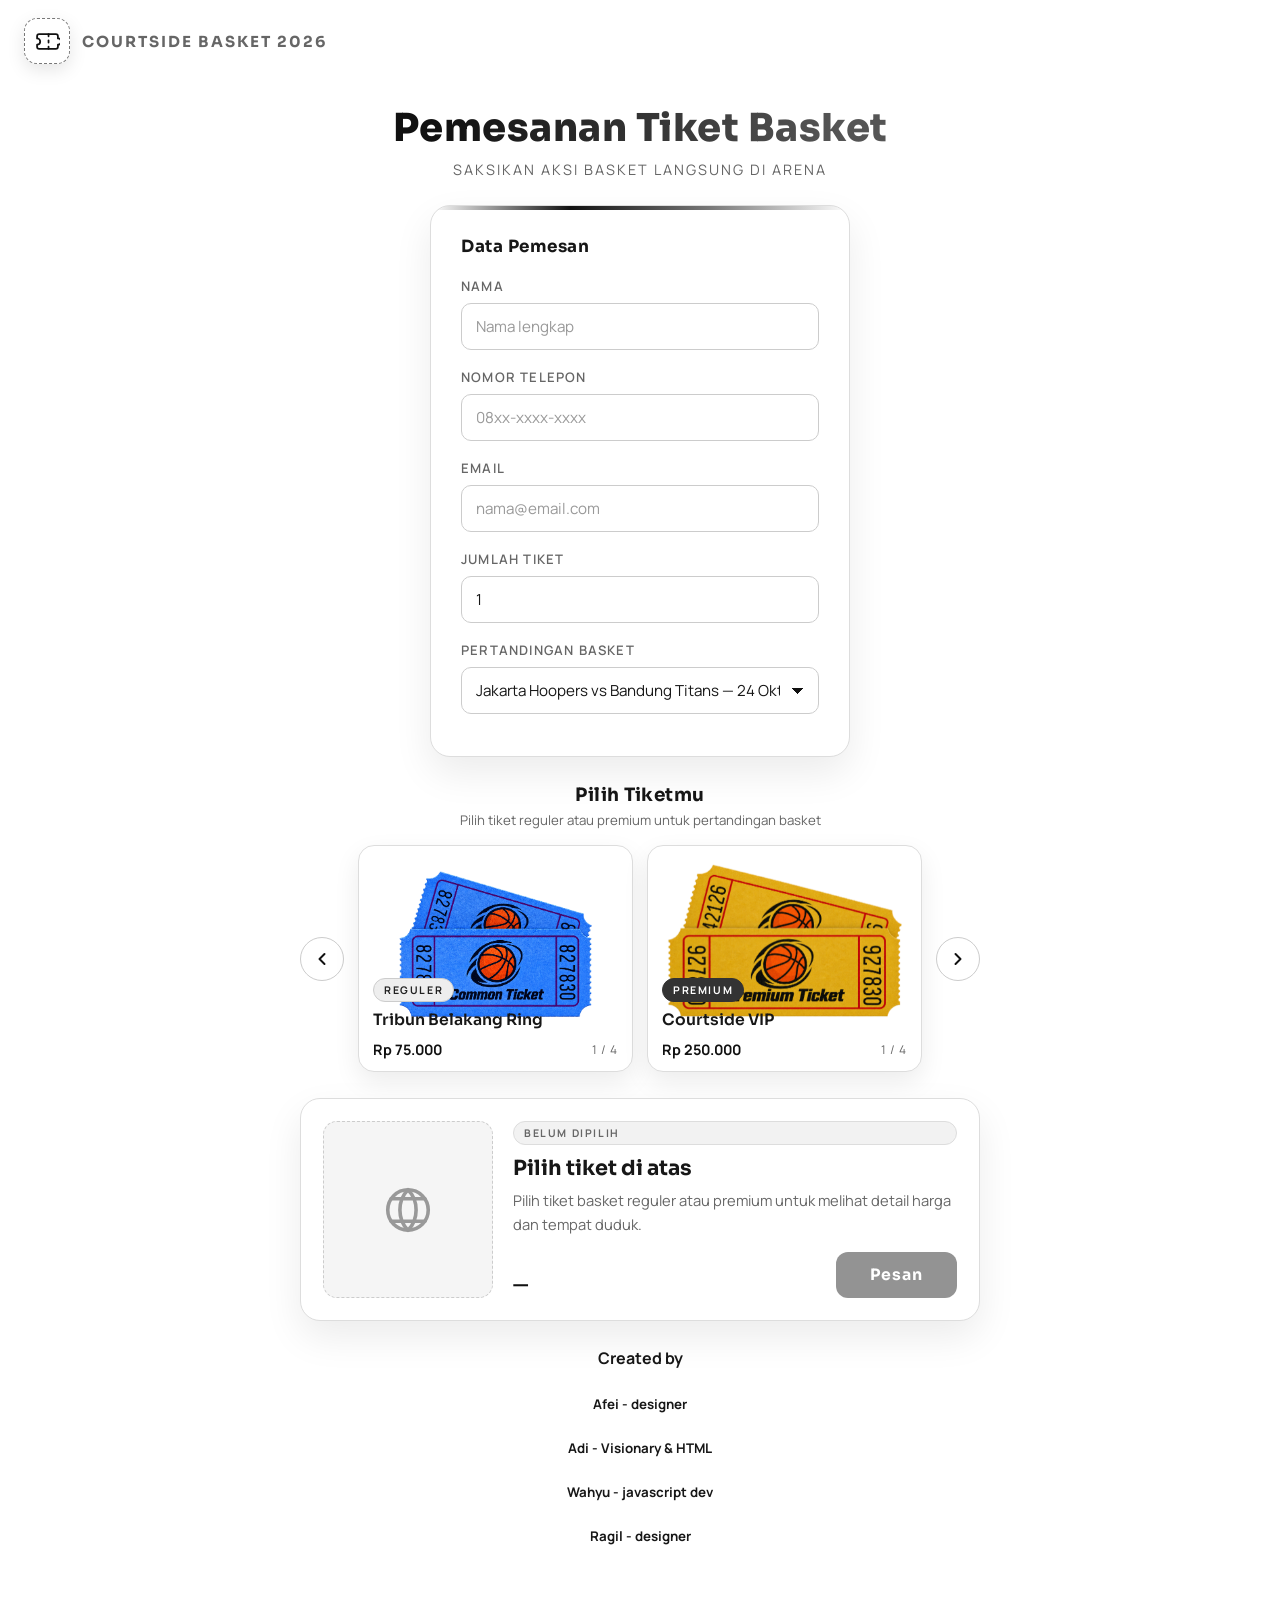
==== commit 5b6c44cc: "Add creator credits section in TICKET.html Added creator credits in the TICKET.html file." ====
--- a/TICKET.html
+++ b/TICKET.html
@@ -723,6 +723,11 @@
           </div>
         </div>
       </section>
+      <h4>Created by</h4>
+      <small><b>Afei - designer</b></small>
+      <small><b>Adi - Visionary & HTML</b></small>
+      <small><b>Wahyu - javascript dev</b></small>
+      <small><b>Ragil - designer</b></small>
     </main>
 
     <section class="layar-struk" id="layarStruk" hidden>
@@ -763,6 +768,11 @@
         <button class="btn-ghost" id="btnCetak" type="button">Cetak / Simpan PDF</button>
         <button class="btn-ghost" id="btnKembali" type="button">Kembali</button>
       </div>
+      <h4>Created by</h4>
+      <small><b>Afei - designer</b></small>
+      <small><b>Adi - Visionary & HTML</b></small>
+      <small><b>Wahyu - javascript dev</b></small>
+      <small><b>Ragil - designer</b></small>
     </section>
 
     <script>
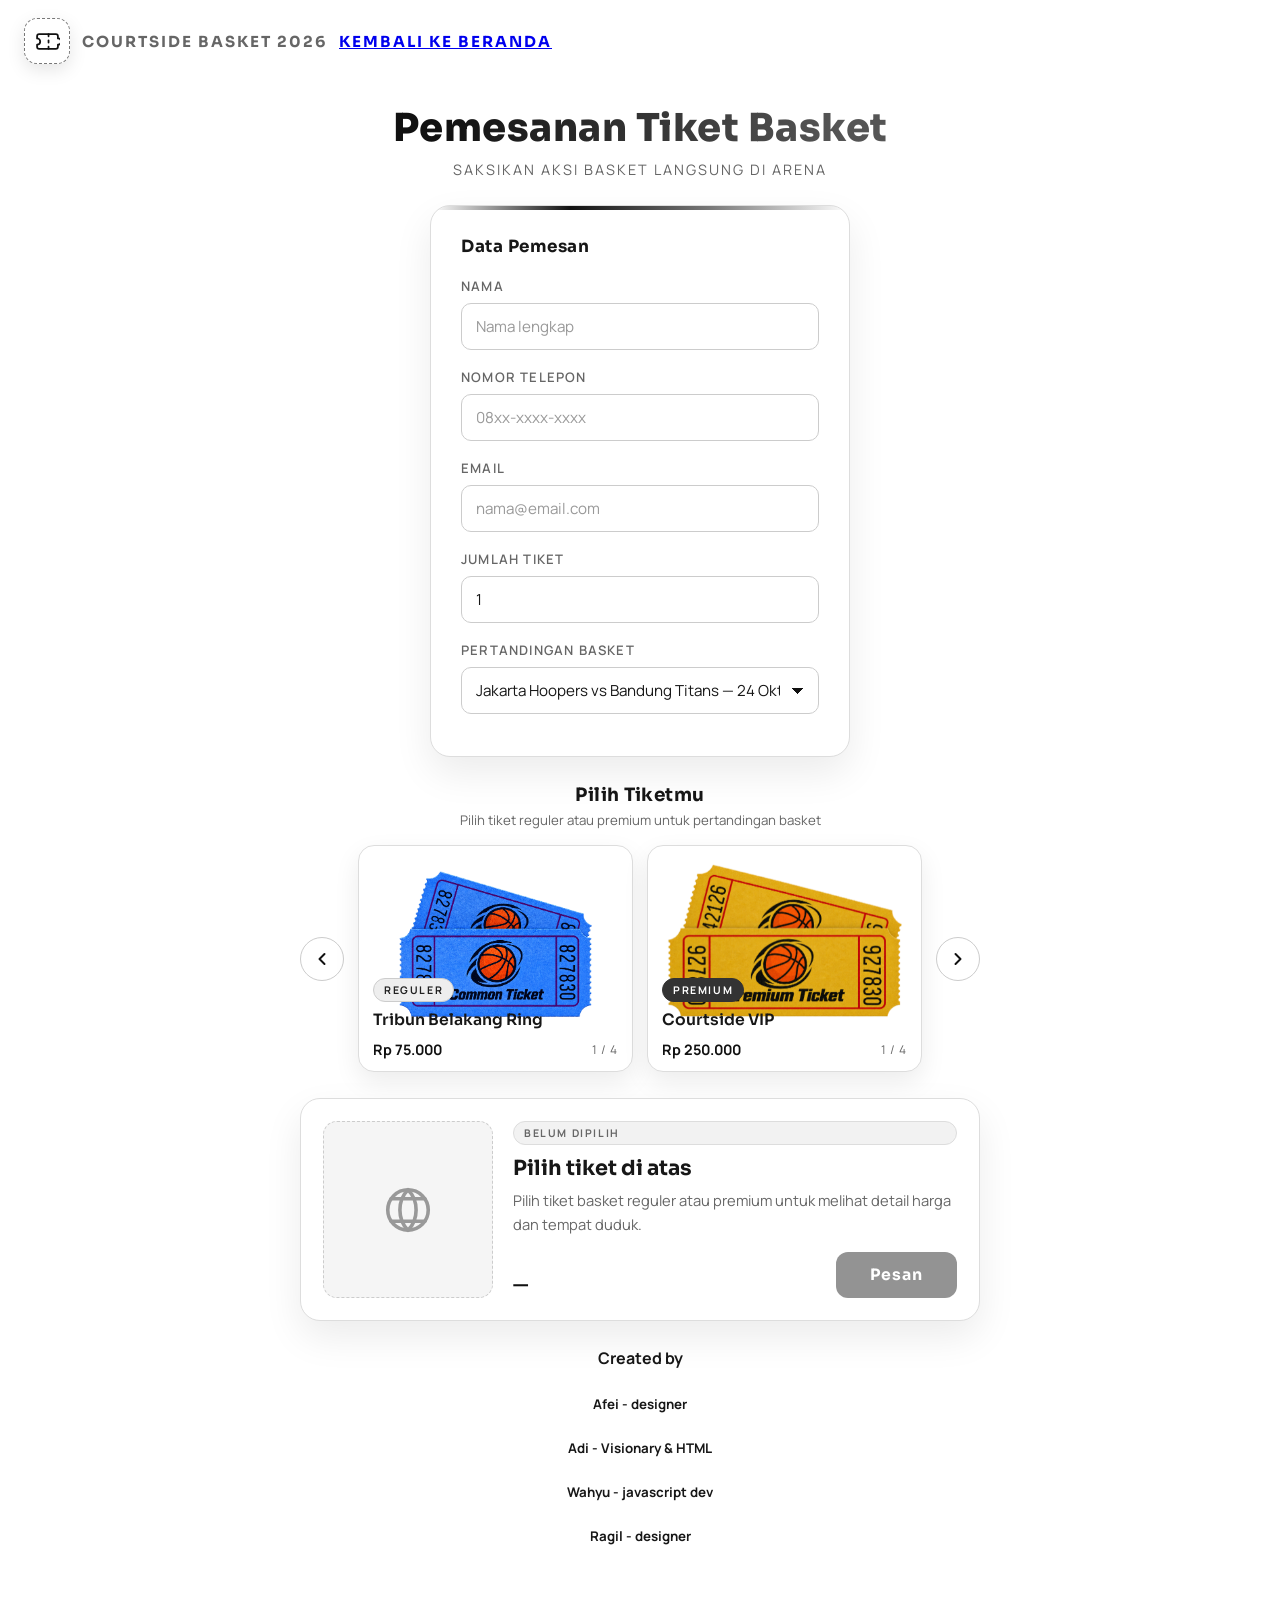
==== commit 4c8eac11: "Add topbar with navigation link to homepage" ====
--- a/TICKET.html
+++ b/TICKET.html
@@ -84,6 +84,15 @@
         color: var(--ink-dim);
       }
 
+      .topbar-right {
+        font-family: "Sora", sans-serif;
+        font-weight: 700;
+        font-size: 0.95rem;
+        letter-spacing: 2px;
+        text-transform: uppercase;
+        color: var(--ink-dim);
+      }
+
       .wrap {
         width: min(680px, 100%);
         position: relative;
@@ -637,6 +646,9 @@
         </svg>
       </div>
       <span class="topbar-teks">CourtSide Basket 2026</span>
+      <span class="topbar-right">
+        <a href="beranda.html">Kembali ke Beranda</a>
+      </span>
     </header>
 
     <main class="wrap">
@@ -1021,6 +1033,7 @@
         ctx.fillStyle = "#171717";
         ctx.textAlign = "right";
         ctx.fillText("COURTSIDE BASKET 2026", W - M, 118);
+        ctx.fillText("KEMBALI KE BERANDA", W - M, 118);
         ctx.font = "600 21px Manrope, 'Segoe UI', sans-serif";
         ctx.fillStyle = "#666666";
         ctx.fillText("STRUK TIKET BASKET", W - M, 157);
@@ -1095,7 +1108,7 @@
         tengah("Tunjukkan tiket ini di pintu masuk arena basket.", y + 132, "500 20px Manrope, 'Segoe UI', sans-serif", "#666666");
         tengah("Nikmati pertandingan basket secara langsung.", y + 160, "500 20px Manrope, 'Segoe UI', sans-serif", "#666666");
         tengah("CourtSide Basket 2026 — " + d.waktu, H - 66, "600 18px Manrope, sans-serif", "#777777");
-
+        tengah("Kembali ke Beranda" + d.waktu, H - 66, "600 18px Manrope, sans-serif", "#777777");
         return cv.toDataURL("image/png");
       }
 
